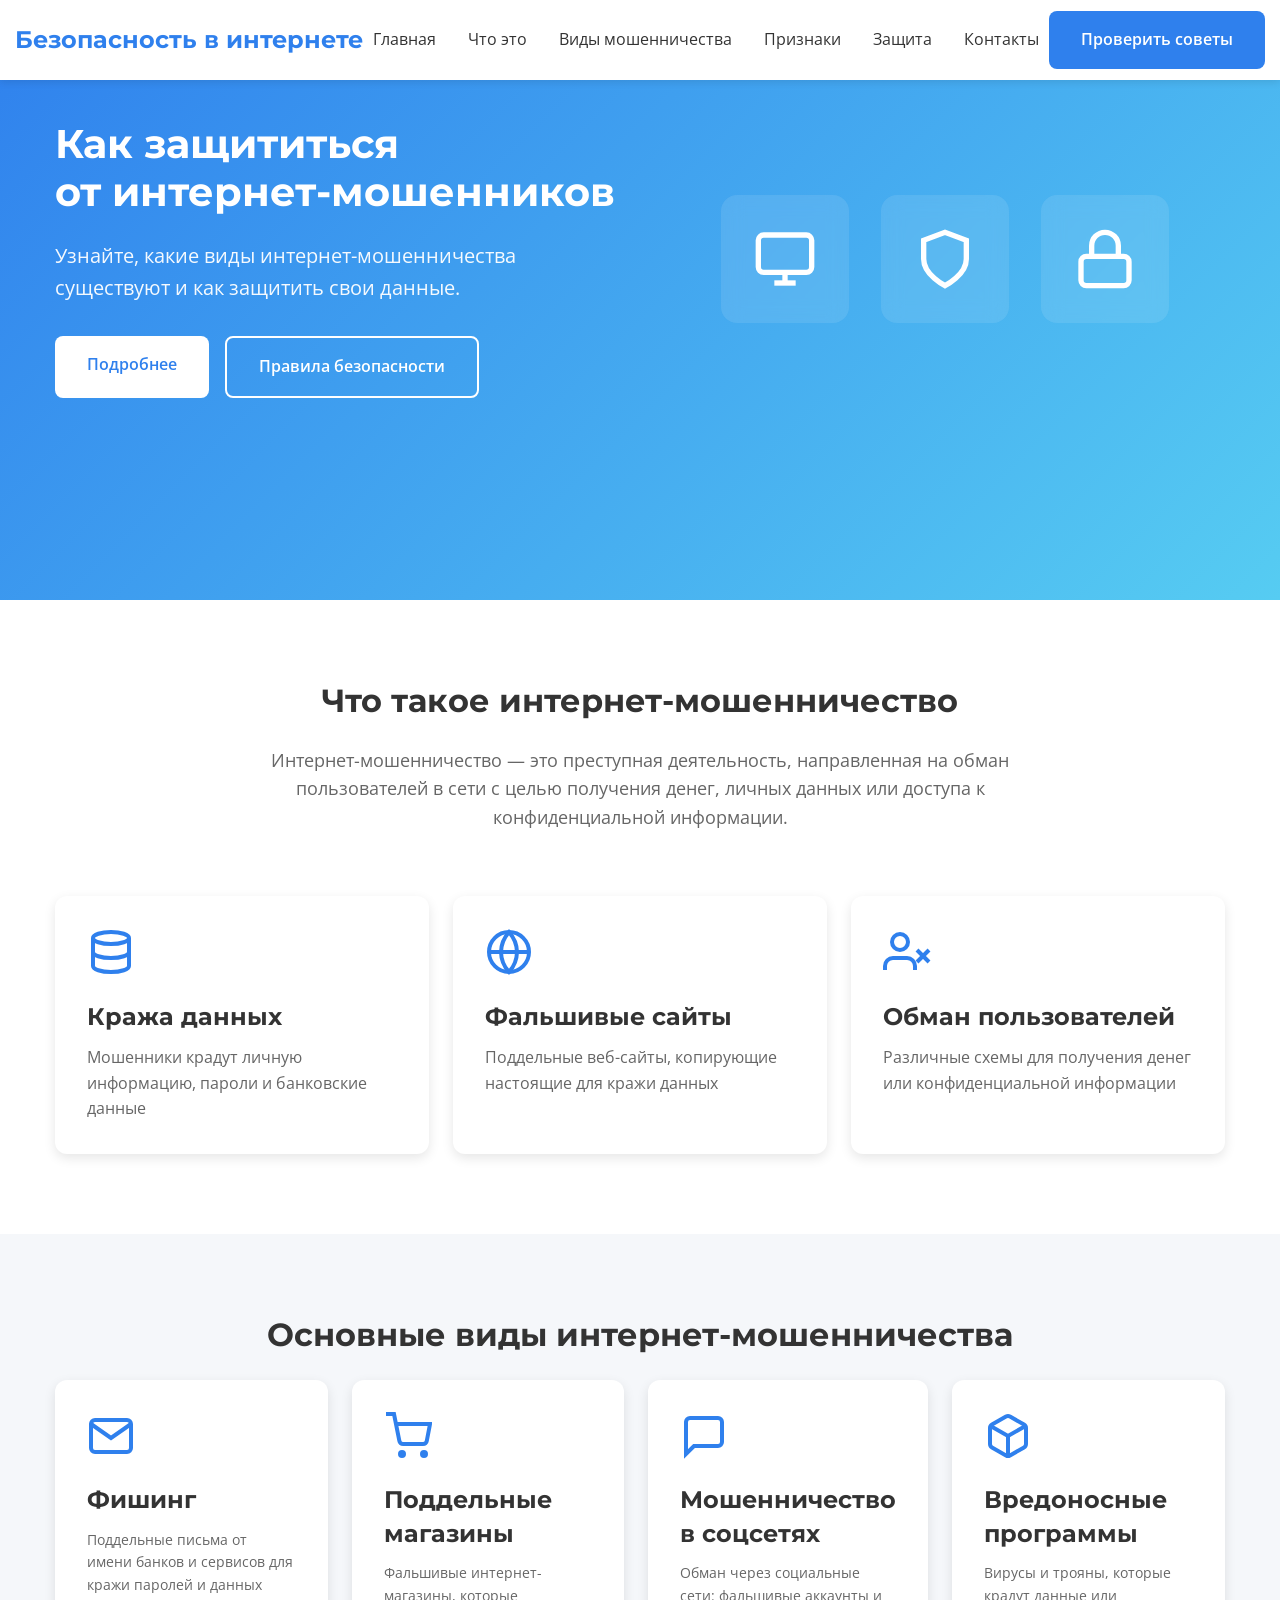
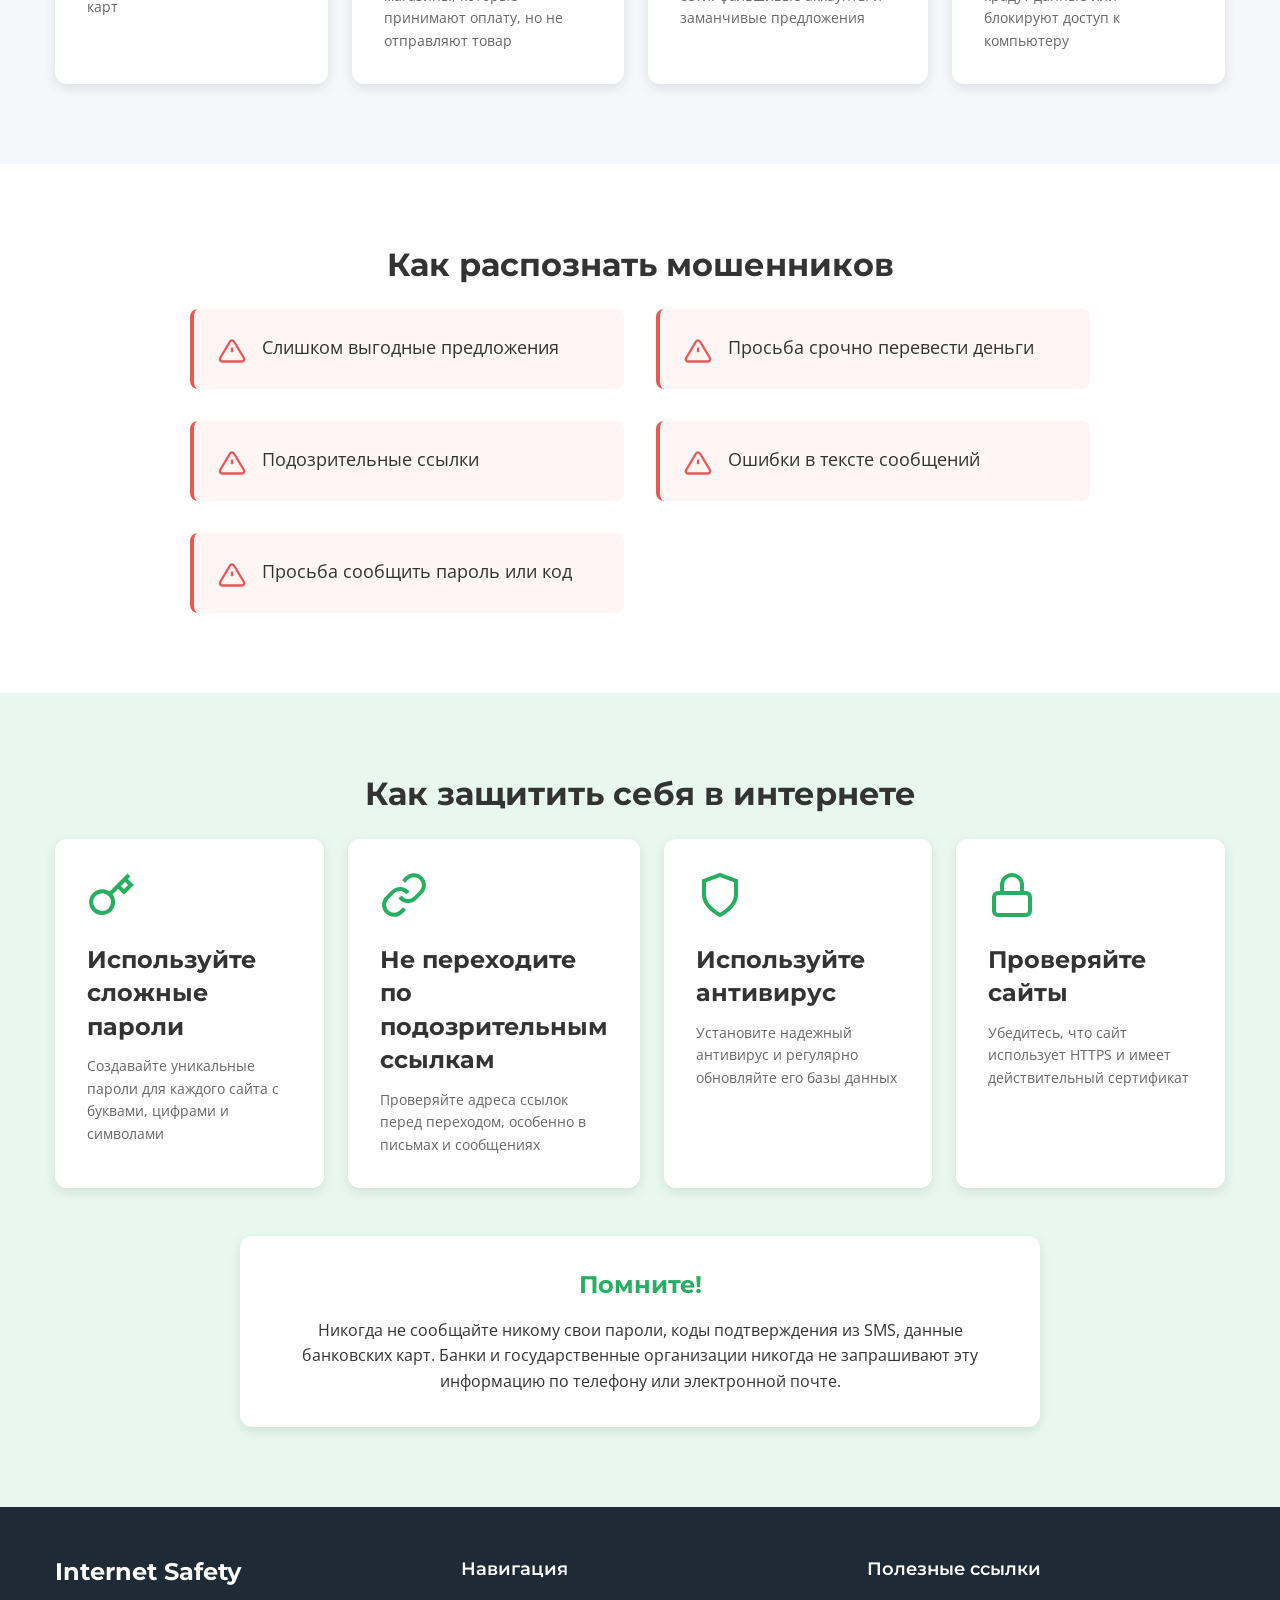
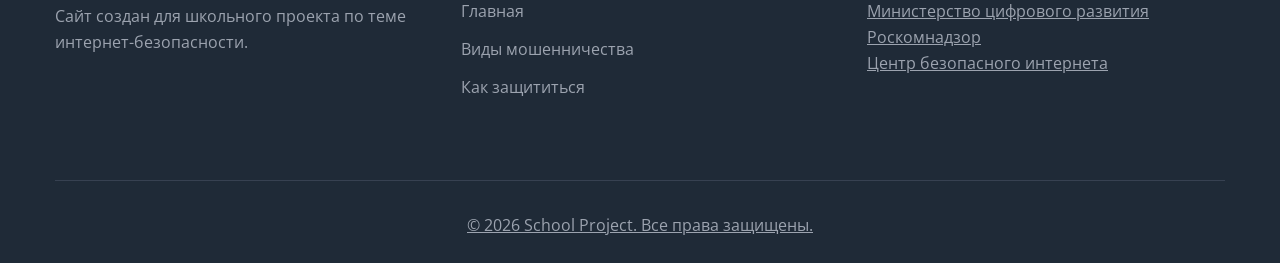
==== index.html @ 14600198 "Update links index.html" ====
<!DOCTYPE html>
<html lang="ru">
<head>
    <meta charset="UTF-8">
    <meta name="viewport" content="width=device-width, initial-scale=1.0">
    <title>Безопасность в сети интернет. Защита от мошенников.</title>
    <link rel="stylesheet" href="styles.css">
    <link href="https://fonts.googleapis.com/css2?family=Montserrat:wght@700&family=Open+Sans:wght@400;600&display=swap" rel="stylesheet">
</head>
<body>
    <!-- Header -->
    <header class="header" id="header">
        <div class="container">
            <div class="logo">Безопасность в интернете</div>
            <nav class="nav" id="nav">
                <a href="#hero" class="nav-link">Главная</a>
                <a href="#about" class="nav-link">Что это</a>
                <a href="#types" class="nav-link">Виды мошенничества</a>
                <a href="#signs" class="nav-link">Признаки</a>
                <a href="#protection" class="nav-link">Защита</a>
                <a href="#footer" class="nav-link">Контакты</a>
            </nav>
            <a href="#protection" class="btn btn-primary desktop-only">Проверить советы</a>
            <button class="burger-menu" id="burgerMenu" aria-label="Меню">
                <span></span>
                <span></span>
                <span></span>
            </button>
        </div>
    </header>

    <!-- Mobile Menu -->
    <div class="mobile-menu" id="mobileMenu">
        <nav class="mobile-nav">
            <a href="#hero" class="mobile-nav-link">Главная</a>
            <a href="#about" class="mobile-nav-link">Что это</a>
            <a href="#types" class="mobile-nav-link">Виды мошенничества</a>
            <a href="#signs" class="mobile-nav-link">Признаки</a>
            <a href="#protection" class="mobile-nav-link">Защита</a>
            <a href="#footer" class="mobile-nav-link">Контакты</a>
            <a href="#protection" class="btn btn-primary mobile-cta">Проверить советы</a>
        </nav>
    </div>

    <!-- Hero Section -->
    <section id="hero" class="hero">
        <div class="container">
            <div class="hero-content">
                <div class="hero-text">
                    <h1>Как защититься<br>от интернет-мошенников</h1>
                    <p class="hero-subtitle">Узнайте, какие виды интернет-мошенничества существуют и как защитить свои данные.</p>
                    <div class="hero-buttons">
                        <a href="#about" class="btn btn-white">Подробнее</a>
                        <a href="#protection" class="btn btn-outline">Правила безопасности</a>
                    </div>
                </div>
                <div class="hero-illustration">
                    <div class="icon-grid">
                        <div class="icon-box">
                            <svg width="64" height="64" viewBox="0 0 24 24" fill="none" stroke="currentColor" stroke-width="2">
                                <rect x="2" y="3" width="20" height="14" rx="2" ry="2"></rect>
                                <line x1="8" y1="21" x2="16" y2="21"></line>
                                <line x1="12" y1="17" x2="12" y2="21"></line>
                            </svg>
                        </div>
                        <div class="icon-box">
                            <svg width="64" height="64" viewBox="0 0 24 24" fill="none" stroke="currentColor" stroke-width="2">
                                <path d="M12 22s8-4 8-10V5l-8-3-8 3v7c0 6 8 10 8 10z"></path>
                            </svg>
                        </div>
                        <div class="icon-box">
                            <svg width="64" height="64" viewBox="0 0 24 24" fill="none" stroke="currentColor" stroke-width="2">
                                <rect x="3" y="11" width="18" height="11" rx="2" ry="2"></rect>
                                <path d="M7 11V7a5 5 0 0 1 10 0v4"></path>
                            </svg>
                        </div>
                    </div>
                </div>
            </div>
        </div>
    </section>

    <!-- About Section -->
    <section id="about" class="section section-white">
        <div class="container">
            <h2 class="section-title">Что такое интернет-мошенничество</h2>
            <p class="section-description">
                Интернет-мошенничество — это преступная деятельность, направленная на обман пользователей в сети 
                с целью получения денег, личных данных или доступа к конфиденциальной информации.
            </p>
            <div class="cards-grid three-col">
                <div class="card">
                    <div class="card-icon">
                        <svg width="48" height="48" viewBox="0 0 24 24" fill="none" stroke="currentColor" stroke-width="2">
                            <ellipse cx="12" cy="5" rx="9" ry="3"></ellipse>
                            <path d="M21 12c0 1.66-4 3-9 3s-9-1.34-9-3"></path>
                            <path d="M3 5v14c0 1.66 4 3 9 3s9-1.34 9-3V5"></path>
                        </svg>
                    </div>
                    <h3 class="card-title">Кража данных</h3>
                    <p class="card-text">Мошенники крадут личную информацию, пароли и банковские данные</p>
                </div>
                <div class="card">
                    <div class="card-icon">
                        <svg width="48" height="48" viewBox="0 0 24 24" fill="none" stroke="currentColor" stroke-width="2">
                            <circle cx="12" cy="12" r="10"></circle>
                            <line x1="2" y1="12" x2="22" y2="12"></line>
                            <path d="M12 2a15.3 15.3 0 0 1 4 10 15.3 15.3 0 0 1-4 10 15.3 15.3 0 0 1-4-10 15.3 15.3 0 0 1 4-10z"></path>
                        </svg>
                    </div>
                    <h3 class="card-title">Фальшивые сайты</h3>
                    <p class="card-text">Поддельные веб-сайты, копирующие настоящие для кражи данных</p>
                </div>
                <div class="card">
                    <div class="card-icon">
                        <svg width="48" height="48" viewBox="0 0 24 24" fill="none" stroke="currentColor" stroke-width="2">
                            <path d="M16 21v-2a4 4 0 0 0-4-4H5a4 4 0 0 0-4 4v2"></path>
                            <circle cx="8.5" cy="7" r="4"></circle>
                            <line x1="23" y1="11" x2="17" y2="17"></line>
                            <line x1="17" y1="11" x2="23" y2="17"></line>
                        </svg>
                    </div>
                    <h3 class="card-title">Обман пользователей</h3>
                    <p class="card-text">Различные схемы для получения денег или конфиденциальной информации</p>
                </div>
            </div>
        </div>
    </section>

    <!-- Types Section -->
    <section id="types" class="section section-gray">
        <div class="container">
            <h2 class="section-title">Основные виды интернет-мошенничества</h2>
            <div class="cards-grid four-col">
                <div class="card card-hover">
                    <div class="card-icon">
                        <svg width="48" height="48" viewBox="0 0 24 24" fill="none" stroke="currentColor" stroke-width="2">
                            <path d="M4 4h16c1.1 0 2 .9 2 2v12c0 1.1-.9 2-2 2H4c-1.1 0-2-.9-2-2V6c0-1.1.9-2 2-2z"></path>
                            <polyline points="22,6 12,13 2,6"></polyline>
                        </svg>
                    </div>
                    <h3 class="card-title">Фишинг</h3>
                    <p class="card-text small">Поддельные письма от имени банков и сервисов для кражи паролей и данных карт</p>
                </div>
                <div class="card card-hover">
                    <div class="card-icon">
                        <svg width="48" height="48" viewBox="0 0 24 24" fill="none" stroke="currentColor" stroke-width="2">
                            <circle cx="9" cy="21" r="1"></circle>
                            <circle cx="20" cy="21" r="1"></circle>
                            <path d="M1 1h4l2.68 13.39a2 2 0 0 0 2 1.61h9.72a2 2 0 0 0 2-1.61L23 6H6"></path>
                        </svg>
                    </div>
                    <h3 class="card-title">Поддельные магазины</h3>
                    <p class="card-text small">Фальшивые интернет-магазины, которые принимают оплату, но не отправляют товар</p>
                </div>
                <div class="card card-hover">
                    <div class="card-icon">
                        <svg width="48" height="48" viewBox="0 0 24 24" fill="none" stroke="currentColor" stroke-width="2">
                            <path d="M21 15a2 2 0 0 1-2 2H7l-4 4V5a2 2 0 0 1 2-2h14a2 2 0 0 1 2 2z"></path>
                        </svg>
                    </div>
                    <h3 class="card-title">Мошенничество в соцсетях</h3>
                    <p class="card-text small">Обман через социальные сети: фальшивые аккаунты и заманчивые предложения</p>
                </div>
                <div class="card card-hover">
                    <div class="card-icon">
                        <svg width="48" height="48" viewBox="0 0 24 24" fill="none" stroke="currentColor" stroke-width="2">
                            <path d="M21 16V8a2 2 0 0 0-1-1.73l-7-4a2 2 0 0 0-2 0l-7 4A2 2 0 0 0 3 8v8a2 2 0 0 0 1 1.73l7 4a2 2 0 0 0 2 0l7-4A2 2 0 0 0 21 16z"></path>
                            <polyline points="3.27 6.96 12 12.01 20.73 6.96"></polyline>
                            <line x1="12" y1="22.08" x2="12" y2="12"></line>
                        </svg>
                    </div>
                    <h3 class="card-title">Вредоносные программы</h3>
                    <p class="card-text small">Вирусы и трояны, которые крадут данные или блокируют доступ к компьютеру</p>
                </div>
            </div>
        </div>
    </section>

    <!-- Signs Section -->
    <section id="signs" class="section section-white">
        <div class="container">
            <h2 class="section-title">Как распознать мошенников</h2>
            <div class="warning-grid">
                <div class="warning-card">
                    <svg width="28" height="28" viewBox="0 0 24 24" fill="none" stroke="currentColor" stroke-width="2">
                        <path d="M10.29 3.86L1.82 18a2 2 0 0 0 1.71 3h16.94a2 2 0 0 0 1.71-3L13.71 3.86a2 2 0 0 0-3.42 0z"></path>
                        <line x1="12" y1="9" x2="12" y2="13"></line>
                        <line x1="12" y1="17" x2="12.01" y2="17"></line>
                    </svg>
                    <p>Слишком выгодные предложения</p>
                </div>
                <div class="warning-card">
                    <svg width="28" height="28" viewBox="0 0 24 24" fill="none" stroke="currentColor" stroke-width="2">
                        <path d="M10.29 3.86L1.82 18a2 2 0 0 0 1.71 3h16.94a2 2 0 0 0 1.71-3L13.71 3.86a2 2 0 0 0-3.42 0z"></path>
                        <line x1="12" y1="9" x2="12" y2="13"></line>
                        <line x1="12" y1="17" x2="12.01" y2="17"></line>
                    </svg>
                    <p>Просьба срочно перевести деньги</p>
                </div>
                <div class="warning-card">
                    <svg width="28" height="28" viewBox="0 0 24 24" fill="none" stroke="currentColor" stroke-width="2">
                        <path d="M10.29 3.86L1.82 18a2 2 0 0 0 1.71 3h16.94a2 2 0 0 0 1.71-3L13.71 3.86a2 2 0 0 0-3.42 0z"></path>
                        <line x1="12" y1="9" x2="12" y2="13"></line>
                        <line x1="12" y1="17" x2="12.01" y2="17"></line>
                    </svg>
                    <p>Подозрительные ссылки</p>
                </div>
                <div class="warning-card">
                    <svg width="28" height="28" viewBox="0 0 24 24" fill="none" stroke="currentColor" stroke-width="2">
                        <path d="M10.29 3.86L1.82 18a2 2 0 0 0 1.71 3h16.94a2 2 0 0 0 1.71-3L13.71 3.86a2 2 0 0 0-3.42 0z"></path>
                        <line x1="12" y1="9" x2="12" y2="13"></line>
                        <line x1="12" y1="17" x2="12.01" y2="17"></line>
                    </svg>
                    <p>Ошибки в тексте сообщений</p>
                </div>
                <div class="warning-card">
                    <svg width="28" height="28" viewBox="0 0 24 24" fill="none" stroke="currentColor" stroke-width="2">
                        <path d="M10.29 3.86L1.82 18a2 2 0 0 0 1.71 3h16.94a2 2 0 0 0 1.71-3L13.71 3.86a2 2 0 0 0-3.42 0z"></path>
                        <line x1="12" y1="9" x2="12" y2="13"></line>
                        <line x1="12" y1="17" x2="12.01" y2="17"></line>
                    </svg>
                    <p>Просьба сообщить пароль или код</p>
                </div>
            </div>
        </div>
    </section>

    <!-- Protection Section -->
    <section id="protection" class="section section-green">
        <div class="container">
            <h2 class="section-title">Как защитить себя в интернете</h2>
            <div class="cards-grid four-col">
                <div class="card card-hover">
                    <div class="card-icon green">
                        <svg width="48" height="48" viewBox="0 0 24 24" fill="none" stroke="currentColor" stroke-width="2">
                            <path d="M21 2l-2 2m-7.61 7.61a5.5 5.5 0 1 1-7.778 7.778 5.5 5.5 0 0 1 7.777-7.777zm0 0L15.5 7.5m0 0l3 3L22 7l-3-3m-3.5 3.5L19 4"></path>
                        </svg>
                    </div>
                    <h3 class="card-title">Используйте сложные пароли</h3>
                    <p class="card-text small">Создавайте уникальные пароли для каждого сайта с буквами, цифрами и символами</p>
                </div>
                <div class="card card-hover">
                    <div class="card-icon green">
                        <svg width="48" height="48" viewBox="0 0 24 24" fill="none" stroke="currentColor" stroke-width="2">
                            <path d="M10 13a5 5 0 0 0 7.54.54l3-3a5 5 0 0 0-7.07-7.07l-1.72 1.71"></path>
                            <path d="M14 11a5 5 0 0 0-7.54-.54l-3 3a5 5 0 0 0 7.07 7.07l1.71-1.71"></path>
                        </svg>
                    </div>
                    <h3 class="card-title">Не переходите по подозрительным ссылкам</h3>
                    <p class="card-text small">Проверяйте адреса ссылок перед переходом, особенно в письмах и сообщениях</p>
                </div>
                <div class="card card-hover">
                    <div class="card-icon green">
                        <svg width="48" height="48" viewBox="0 0 24 24" fill="none" stroke="currentColor" stroke-width="2">
                            <path d="M12 22s8-4 8-10V5l-8-3-8 3v7c0 6 8 10 8 10z"></path>
                        </svg>
                    </div>
                    <h3 class="card-title">Используйте антивирус</h3>
                    <p class="card-text small">Установите надежный антивирус и регулярно обновляйте его базы данных</p>
                </div>
                <div class="card card-hover">
                    <div class="card-icon green">
                        <svg width="48" height="48" viewBox="0 0 24 24" fill="none" stroke="currentColor" stroke-width="2">
                            <rect x="3" y="11" width="18" height="11" rx="2" ry="2"></rect>
                            <path d="M7 11V7a5 5 0 0 1 10 0v4"></path>
                        </svg>
                    </div>
                    <h3 class="card-title">Проверяйте сайты</h3>
                    <p class="card-text small">Убедитесь, что сайт использует HTTPS и имеет действительный сертификат</p>
                </div>
            </div>
            <div class="reminder-box">
                <h3 class="reminder-title">Помните!</h3>
                <p class="reminder-text">
                    Никогда не сообщайте никому свои пароли, коды подтверждения из SMS, 
                    данные банковских карт. Банки и государственные организации никогда не запрашивают 
                    эту информацию по телефону или электронной почте.
                </p>
            </div>
        </div>
    </section>

    <!-- Footer -->
    <footer id="footer" class="footer">
        <div class="container">
            <div class="footer-content">
                <div class="footer-col">
                    <h3 class="footer-title">Internet Safety</h3>
                    <p class="footer-text">Сайт создан для школьного проекта по теме интернет-безопасности.</p>
                </div>
                <div class="footer-col">
                    <h4 class="footer-subtitle">Навигация</h4>
                    <nav class="footer-nav">
                        <a href="#hero" class="footer-link">Главная</a>
                        <a href="#types" class="footer-link">Виды мошенничества</a>
                        <a href="#protection" class="footer-link">Как защититься</a>
                    </nav>
                </div>
                <div class="footer-col">
                    <h4 class="footer-subtitle">Полезные ссылки</h4>
                        <a href="https://digital.gov.ru" class="footer-list-item">Министерство цифрового развития</li>
                        <a href="https://rkn.gov.ru" class="footer-list-item">Роскомнадзор</li>
                        <a href="https://ligainternet.ru" class="footer-list-item">Центр безопасного интернета</li>
                </div>
            </div>
            <div class="footer-bottom">
                <p>© 2026 School Project. Все права защищены.</p>
            </div>
        </div>
    </footer>

    <script src="script.js"></script>
</body>
</html>
---- styles.css ----
/* Reset and Base Styles */
* {
    margin: 0;
    padding: 0;
    box-sizing: border-box;
}

html {
    font-size: 16px;
    scroll-behavior: smooth;
}

body {
    font-family: 'Open Sans', sans-serif;
    color: #333333;
    background-color: #F5F7FA;
    line-height: 1.6;
}

h1, h2, h3, h4, h5, h6 {
    font-family: 'Montserrat', sans-serif;
    font-weight: 700;
}

h1 {
    font-size: 40px;
    line-height: 1.2;
}

h2 {
    font-size: 32px;
    line-height: 1.3;
}

h3 {
    font-size: 24px;
    line-height: 1.4;
}

p {
    font-size: 16px;
    line-height: 1.6;
}

/* Container */
.container {
    max-width: 1200px;
    margin: 0 auto;
    padding: 0 15px;
}

/* Header */
.header {
    position: fixed;
    top: 0;
    left: 0;
    right: 0;
    background-color: #FFFFFF;
    box-shadow: 0 2px 8px rgba(0, 0, 0, 0.1);
    z-index: 1000;
    height: 80px;
}

.header .container {
    max-width: 100%;     /* Позволяет контейнеру занимать почти всю ширину на больших экранах */
    margin: 0 auto;
    display: flex;
    align-items: center;
    justify-content: space-between;
    height: 100%;
}

.logo {
    font-family: 'Montserrat', sans-serif;
    font-size: 24px;
    font-weight: 700;
    color: #2F80ED;
    cursor: pointer;
}

.nav {
    display: flex;
    gap: 32px;
    align-items: center;
}

.nav-link {
    text-decoration: none;
    color: #333333;
    transition: color 0.3s;
}

.nav-link:hover {
    color: #2F80ED;
}

.burger-menu {
    display: none;
    flex-direction: column;
    gap: 5px;
    background: none;
    border: none;
    cursor: pointer;
    padding: 8px;
}

.burger-menu span {
    display: block;
    width: 25px;
    height: 3px;
    background-color: #333333;
    transition: all 0.3s;
}

.burger-menu.active span:nth-child(1) {
    transform: rotate(45deg) translate(5px, 5px);
}

.burger-menu.active span:nth-child(2) {
    opacity: 0;
}

.burger-menu.active span:nth-child(3) {
    transform: rotate(-45deg) translate(7px, -6px);
}

/* Mobile Menu */
.mobile-menu {
    display: none;
    position: fixed;
    top: 80px;
    left: 0;
    right: 0;
    background-color: #FFFFFF;
    border-top: 1px solid #e0e0e0;
    z-index: 999;
    max-height: 0;
    overflow: hidden;
    transition: max-height 0.3s ease;
}

.mobile-menu.active {
    max-height: 500px;
}

.mobile-nav {
    display: flex;
    flex-direction: column;
    padding: 16px 24px;
}

.mobile-nav-link {
    padding: 16px 0;
    text-decoration: none;
    color: #333333;
    transition: color 0.3s;
    border-bottom: 1px solid #f0f0f0;
}

.mobile-nav-link:hover {
    color: #2F80ED;
}

.mobile-cta {
    margin-top: 16px;
}

/* Buttons */
.btn {
    display: inline-block;
    padding: 16px 32px;
    font-size: 16px;
    font-weight: 600;
    text-decoration: none;
    border-radius: 8px;
    transition: all 0.3s;
    border: none;
    cursor: pointer;
    text-align: center;
}

.btn-primary {
    background-color: #2F80ED;
    color: #FFFFFF;
}

.btn-primary:hover {
    background-color: #1C6ED5;
}

.btn-white {
    background-color: #FFFFFF;
    color: #2F80ED;
}

.btn-white:hover {
    background-color: #f0f0f0;
}

.btn-outline {
    background-color: transparent;
    color: #FFFFFF;
    border: 2px solid #FFFFFF;
}

.btn-outline:hover {
    background-color: rgba(255, 255, 255, 0.1);
}

/* Sections */
.section {
    padding: 80px 0;
}

.section-white {
    background-color: #FFFFFF;
}

.section-gray {
    background-color: #F5F7FA;
}

.section-green {
    background-color: #E8F8F0;
}

.section-title {
    text-align: center;
    margin-bottom: 24px;
}

.section-description {
    text-align: center;
    max-width: 800px;
    margin: 0 auto 64px;
    font-size: 18px;
    color: #666666;
}

/* Hero Section */
.hero {
    padding-top: 120px;
    min-height: 600px;
    background: linear-gradient(135deg, #2F80ED 0%, #56CCF2 100%);
    color: #FFFFFF;
}

.hero-content {
    display: grid;
    grid-template-columns: repeat(2, minmax(0, 1fr));
    gap: 48px;
    align-items: center;
}

.hero h1 {
    color: #FFFFFF;
    margin-bottom: 24px;
}

.hero-subtitle {
    font-size: 20px;
    margin-bottom: 32px;
    opacity: 0.95;
}

.hero-buttons {
    display: flex;
    gap: 16px;
    flex-wrap: wrap;
}

.hero-illustration {
    display: flex;
    justify-content: center;
    align-items: center;
}

.icon-grid {
    display: grid;
    grid-template-columns: repeat(3, minmax(0, 1fr));
    gap: 32px;
}

.icon-box {
    aspect-ratio: 1 / 1;
    background-color: rgba(255, 255, 255, 0.1);
    backdrop-filter: blur(10px);
    padding: 32px;
    border-radius: 16px;
    display: flex;
    align-items: center;
    justify-content: center;
    transition: transform 0.3s;
}

.icon-box:hover {
    transform: scale(1.1);
}

.icon-box svg {
    color: #FFFFFF;
}

/* Cards Grid */
.cards-grid {
    display: grid;
    gap: 24px;
}

.three-col {
    grid-template-columns: repeat(3, 1fr);
}

.four-col {
    grid-template-columns: repeat(4, 1fr);
}

.card {
    background-color: #FFFFFF;
    padding: 32px;
    border-radius: 12px;
    box-shadow: 0 4px 12px rgba(0, 0, 0, 0.1);
}

.card-hover {
    transition: all 0.3s;
}

.card-hover:hover {
    box-shadow: 0 8px 24px rgba(0, 0, 0, 0.15);
    transform: translateY(-4px);
}

.card-icon {
    margin-bottom: 16px;
}

.card-icon svg {
    color: #2F80ED;
}

.card-icon.green svg {
    color: #27AE60;
}

.card-title {
    margin-bottom: 12px;
}

.card-text {
    color: #666666;
}

.card-text.small {
    font-size: 14px;
}

/* Warning Grid */
.warning-grid {
    display: grid;
    grid-template-columns: repeat(2, 1fr);
    gap: 32px;
    max-width: 900px;
    margin: 0 auto;
}

.warning-card {
    display: flex;
    align-items: flex-start;
    gap: 16px;
    padding: 24px;
    background-color: #FFF5F5;
    border-left: 4px solid #EB5757;
    border-radius: 8px;
    transition: box-shadow 0.3s;
}

.warning-card:hover {
    box-shadow: 0 4px 12px rgba(0, 0, 0, 0.1);
}

.warning-card svg {
    color: #EB5757;
    flex-shrink: 0;
    margin-top: 4px;
}

.warning-card p {
    font-size: 18px;
    color: #333333;
}

/* Reminder Box */
.reminder-box {
    margin-top: 48px;
    background-color: #FFFFFF;
    padding: 32px;
    border-radius: 12px;
    box-shadow: 0 4px 12px rgba(0, 0, 0, 0.1);
    max-width: 800px;
    margin-left: auto;
    margin-right: auto;
    text-align: center;
}

.reminder-title {
    color: #27AE60;
    margin-bottom: 16px;
}

.reminder-text {
    color: #333333;
}

/* Footer */
.footer {
    background-color: #1F2A37;
    color: #FFFFFF;
    padding: 48px 0 24px;
}

.footer-content {
    display: grid;
    grid-template-columns: repeat(3, 1fr);
    gap: 48px;
    margin-bottom: 32px;
}

.footer-col {
    display: flex;
    flex-direction: column;
}

.footer-title {
    font-size: 24px;
    color: #FFFFFF;
    margin-bottom: 16px;
}

.footer-subtitle {
    font-size: 18px;
    color: #FFFFFF;
    margin-bottom: 16px;
    font-weight: 600;
}

.footer-text {
    color: #9CA3AF;
    line-height: 1.6;
}

.footer-nav {
    display: flex;
    flex-direction: column;
    gap: 12px;
}

.footer-link {
    color: #9CA3AF;
    text-decoration: none;
    transition: color 0.3s;
}

.footer-link:hover {
    color: #FFFFFF;
}

.footer-list {
    list-style: none;
    display: flex;
    flex-direction: column;
    gap: 12px;
}

.footer-list-item {
    color: #9CA3AF;
}

.footer-bottom {
    border-top: 1px solid #374151;
    padding-top: 32px;
    text-align: center;
    color: #9CA3AF;
}

/* Responsive Design */
@media (max-width: 1000px) {
    /* Header */
    .nav {
        display: none;
    }

    .desktop-only {
        display: none;
    }

    .burger-menu {
        display: flex;
    }

    .mobile-menu {
        display: block;
    }

    /* Hero */
    .hero {
        padding-top: 100px;
        min-height: auto;
    }

    .hero-content {
        grid-template-columns: 1fr;
    }

    .hero-text {
        order: 2;
    }

    .hero-illustration {
        order: 1;
    }

    h1 {
        font-size: 32px;
    }

    h2 {
        font-size: 28px;
    }

    h3 {
        font-size: 20px;
    }

    .hero-subtitle {
        font-size: 18px;
    }

    .hero-buttons {
        flex-direction: column;
    }

    /* Cards Grid */
    .three-col,
    .four-col {
        grid-template-columns: 1fr;
    }

    /* Warning Grid */
    .warning-grid {
        grid-template-columns: 1fr;
    }

    /* Footer */
    .footer-content {
        grid-template-columns: 1fr;
        gap: 32px;
    }

    /* Sections */
    .section {
        padding: 60px 0;
    }

    .section-description {
        font-size: 16px;
    }
}

@media (min-width: 769px) and (max-width: 1024px) {
    .four-col {
        grid-template-columns: repeat(2, 1fr);
    }
}

/* Utility Classes */
.desktop-only {
    display: block;
}

@media (max-width: 768px) {
    .desktop-only {
        display: none !important;
    }
}
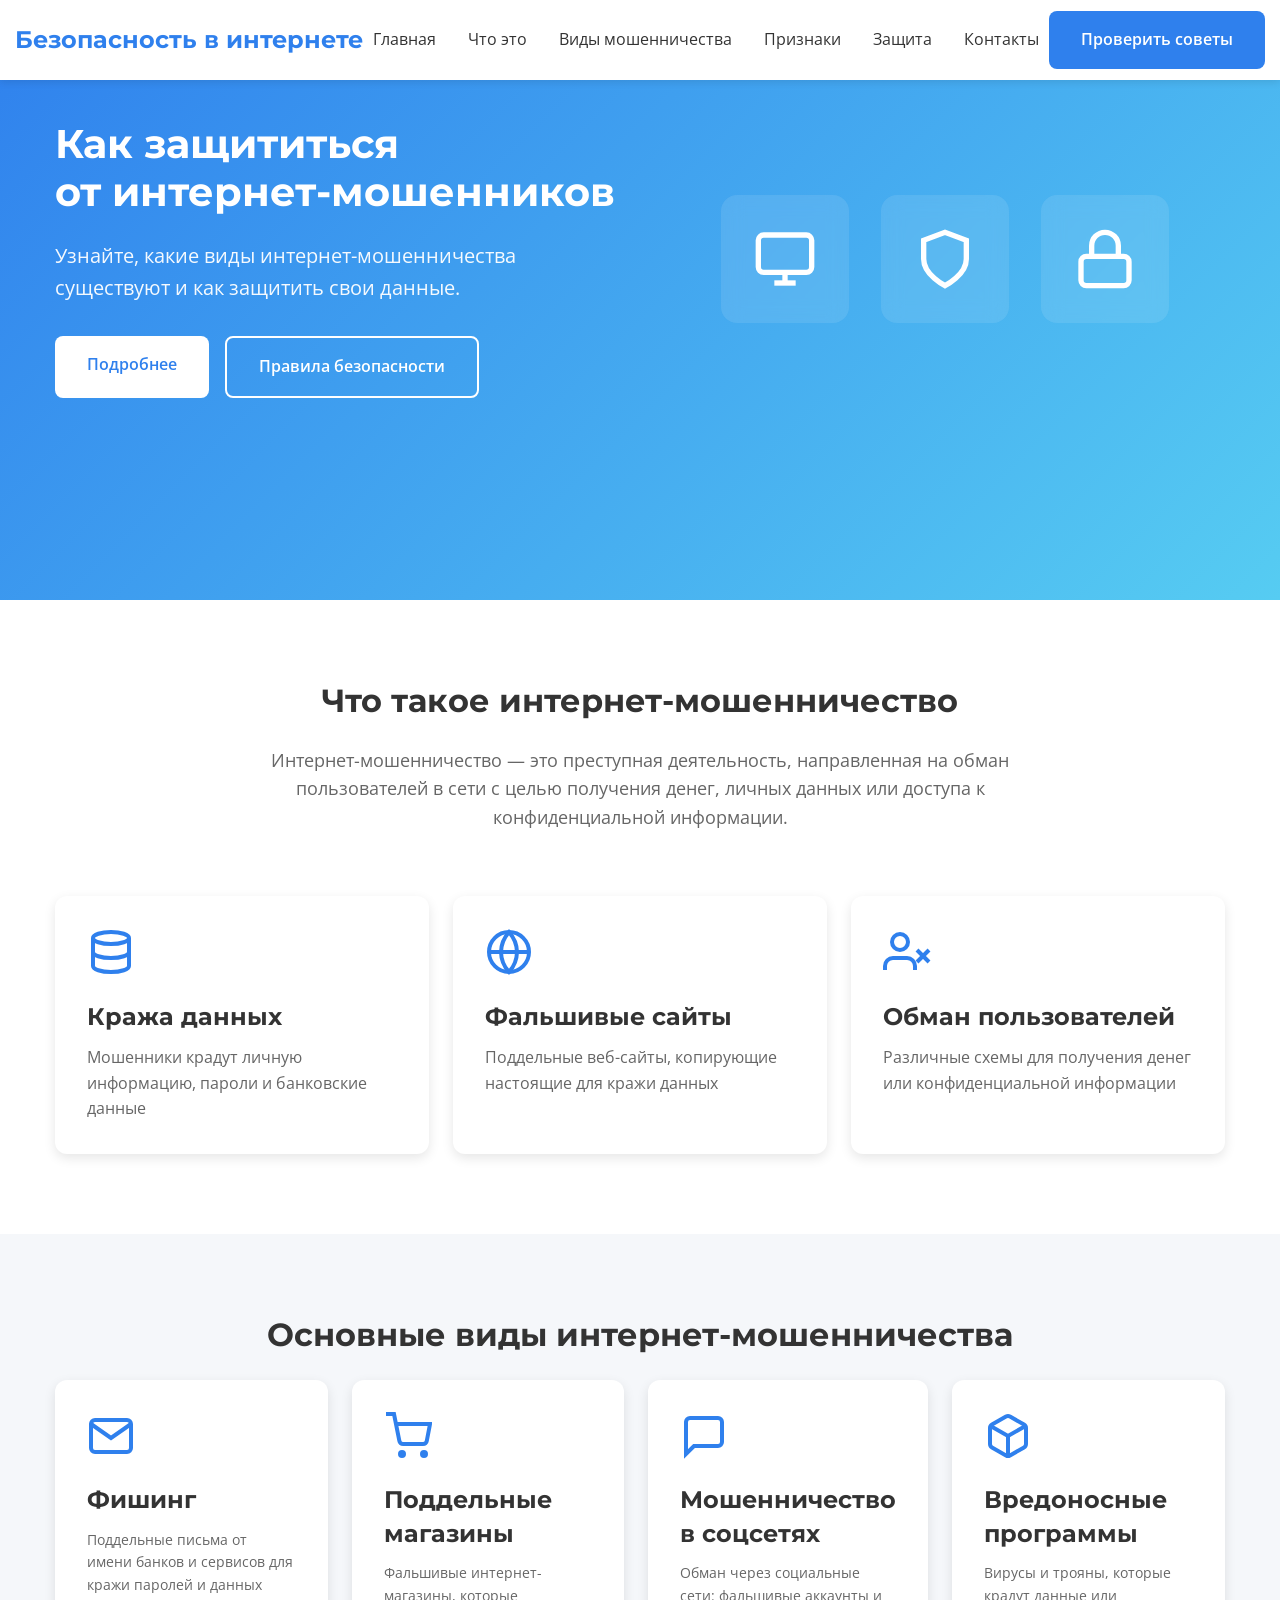
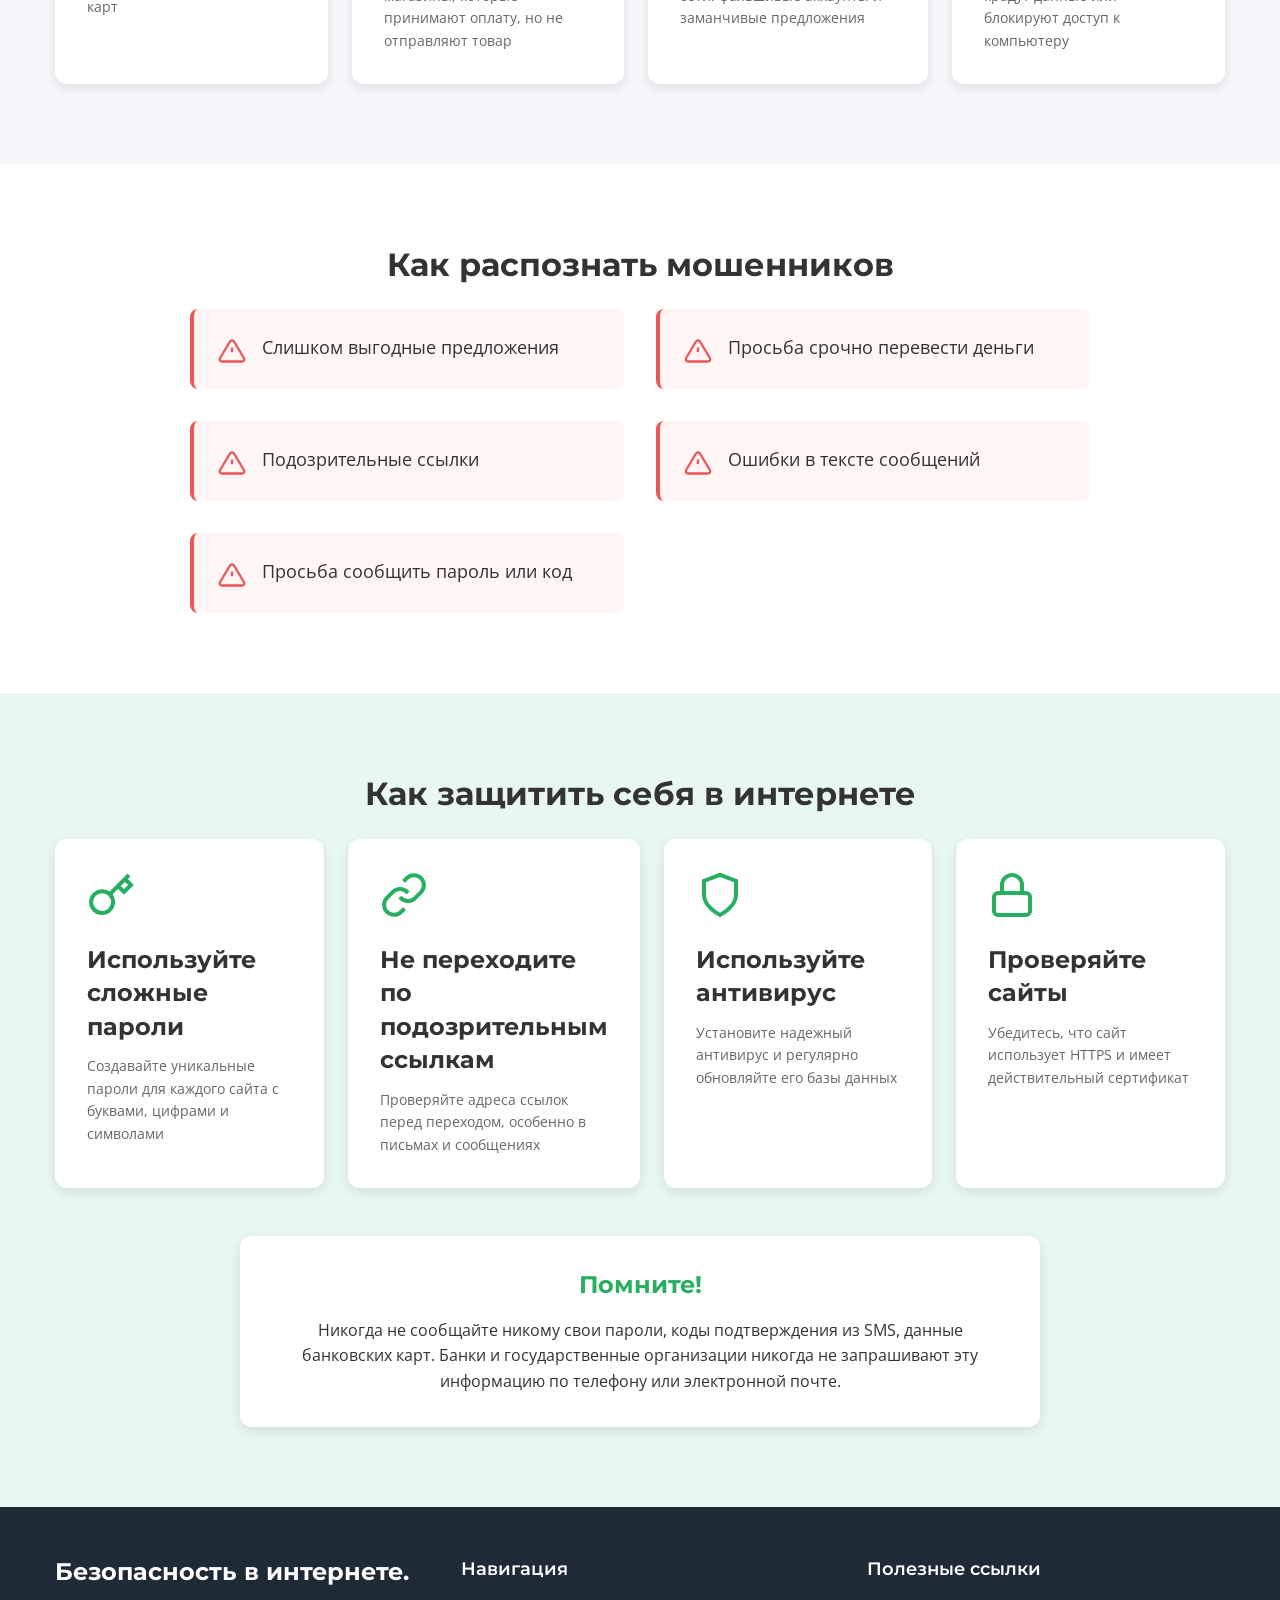
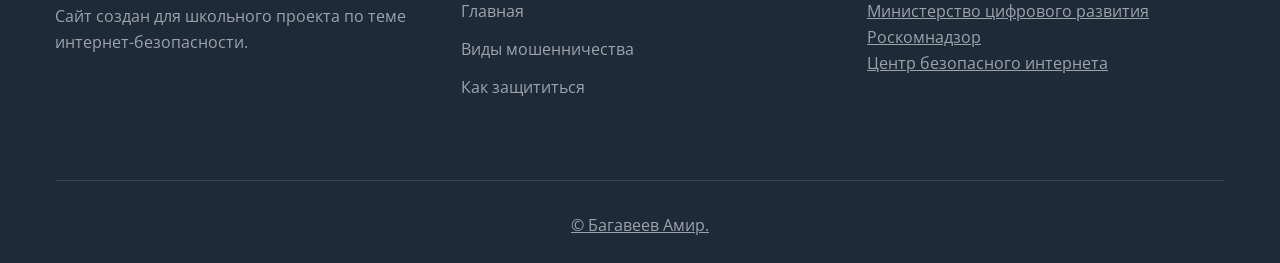
==== commit aa8f9d9b: "Update @Amir Bagaveev index.html" ====
--- a/index.html
+++ b/index.html
@@ -286,7 +286,7 @@
         <div class="container">
             <div class="footer-content">
                 <div class="footer-col">
-                    <h3 class="footer-title">Internet Safety</h3>
+                    <h3 class="footer-title">Безопасность в интернете.</h3>
                     <p class="footer-text">Сайт создан для школьного проекта по теме интернет-безопасности.</p>
                 </div>
                 <div class="footer-col">
@@ -305,7 +305,7 @@
                 </div>
             </div>
             <div class="footer-bottom">
-                <p>© 2026 School Project. Все права защищены.</p>
+                <p>© Багавеев Амир.</p>
             </div>
         </div>
     </footer>
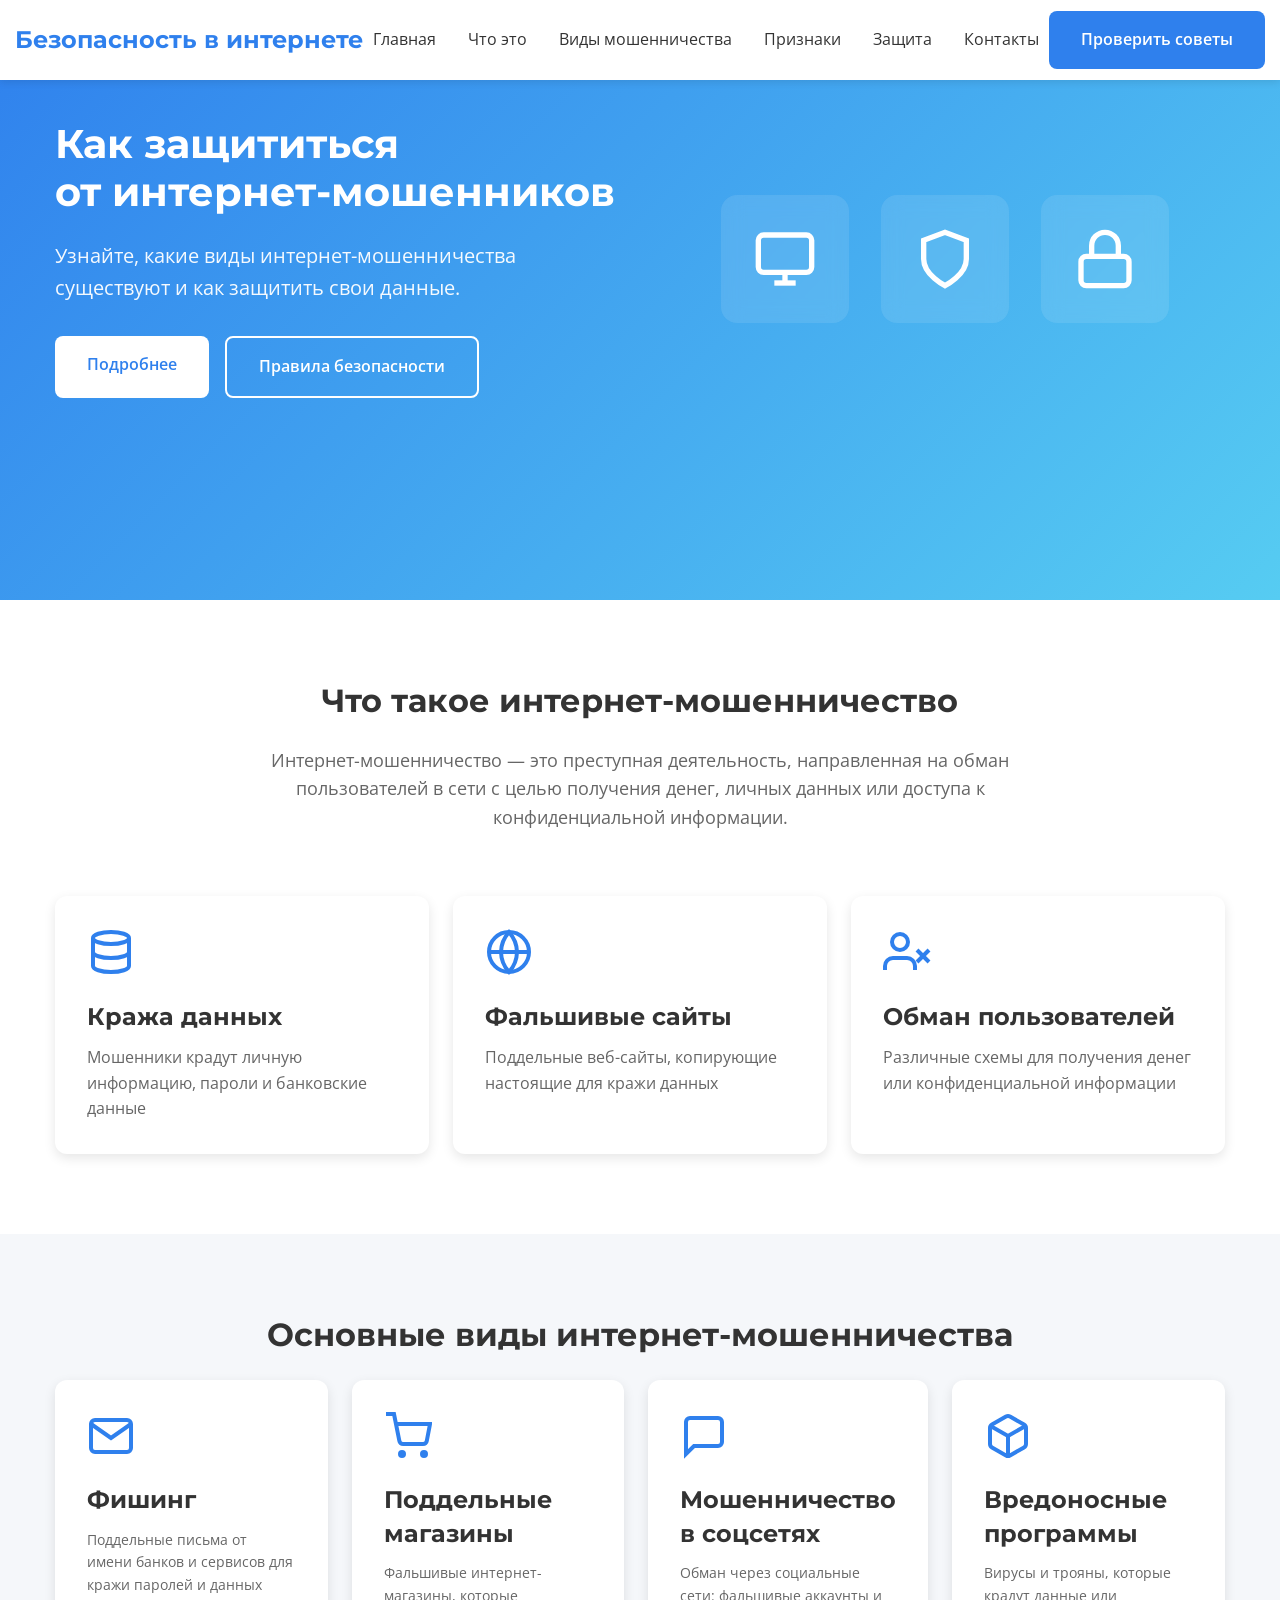
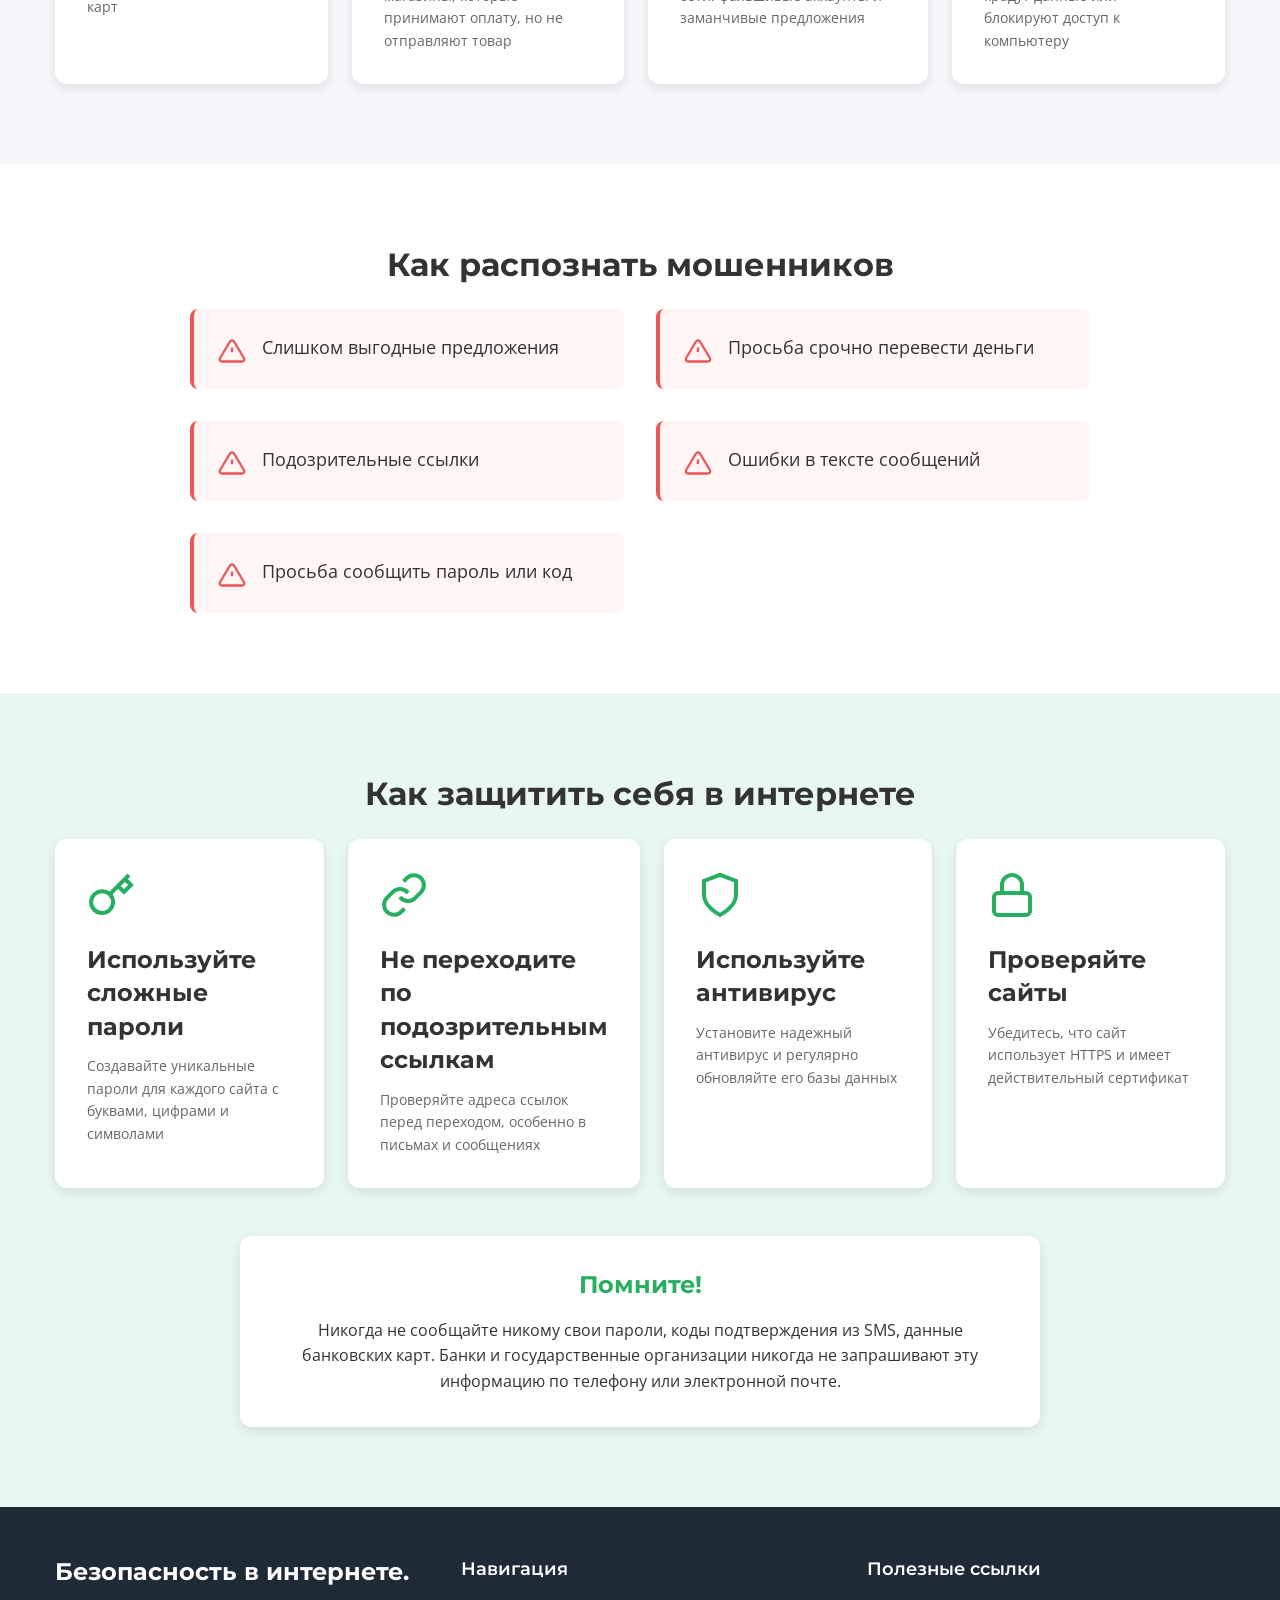
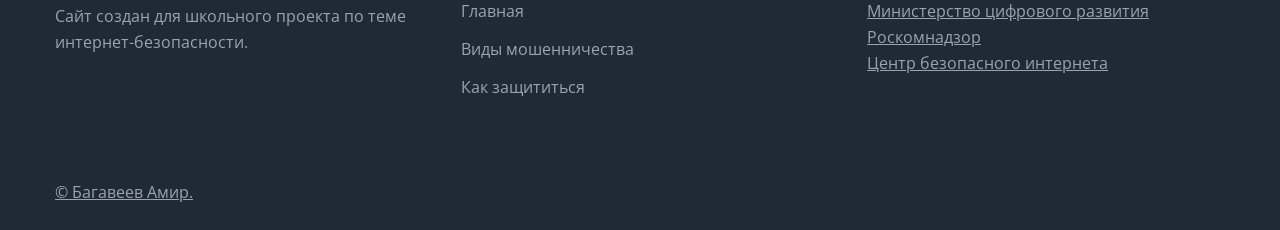
==== commit 7f880ad5: "Update index.html" ====
--- a/index.html
+++ b/index.html
@@ -304,7 +304,7 @@
                         <a href="https://ligainternet.ru" class="footer-list-item">Центр безопасного интернета</li>
                 </div>
             </div>
-            <div class="footer-bottom">
+            <div>
                 <p>© Багавеев Амир.</p>
             </div>
         </div>
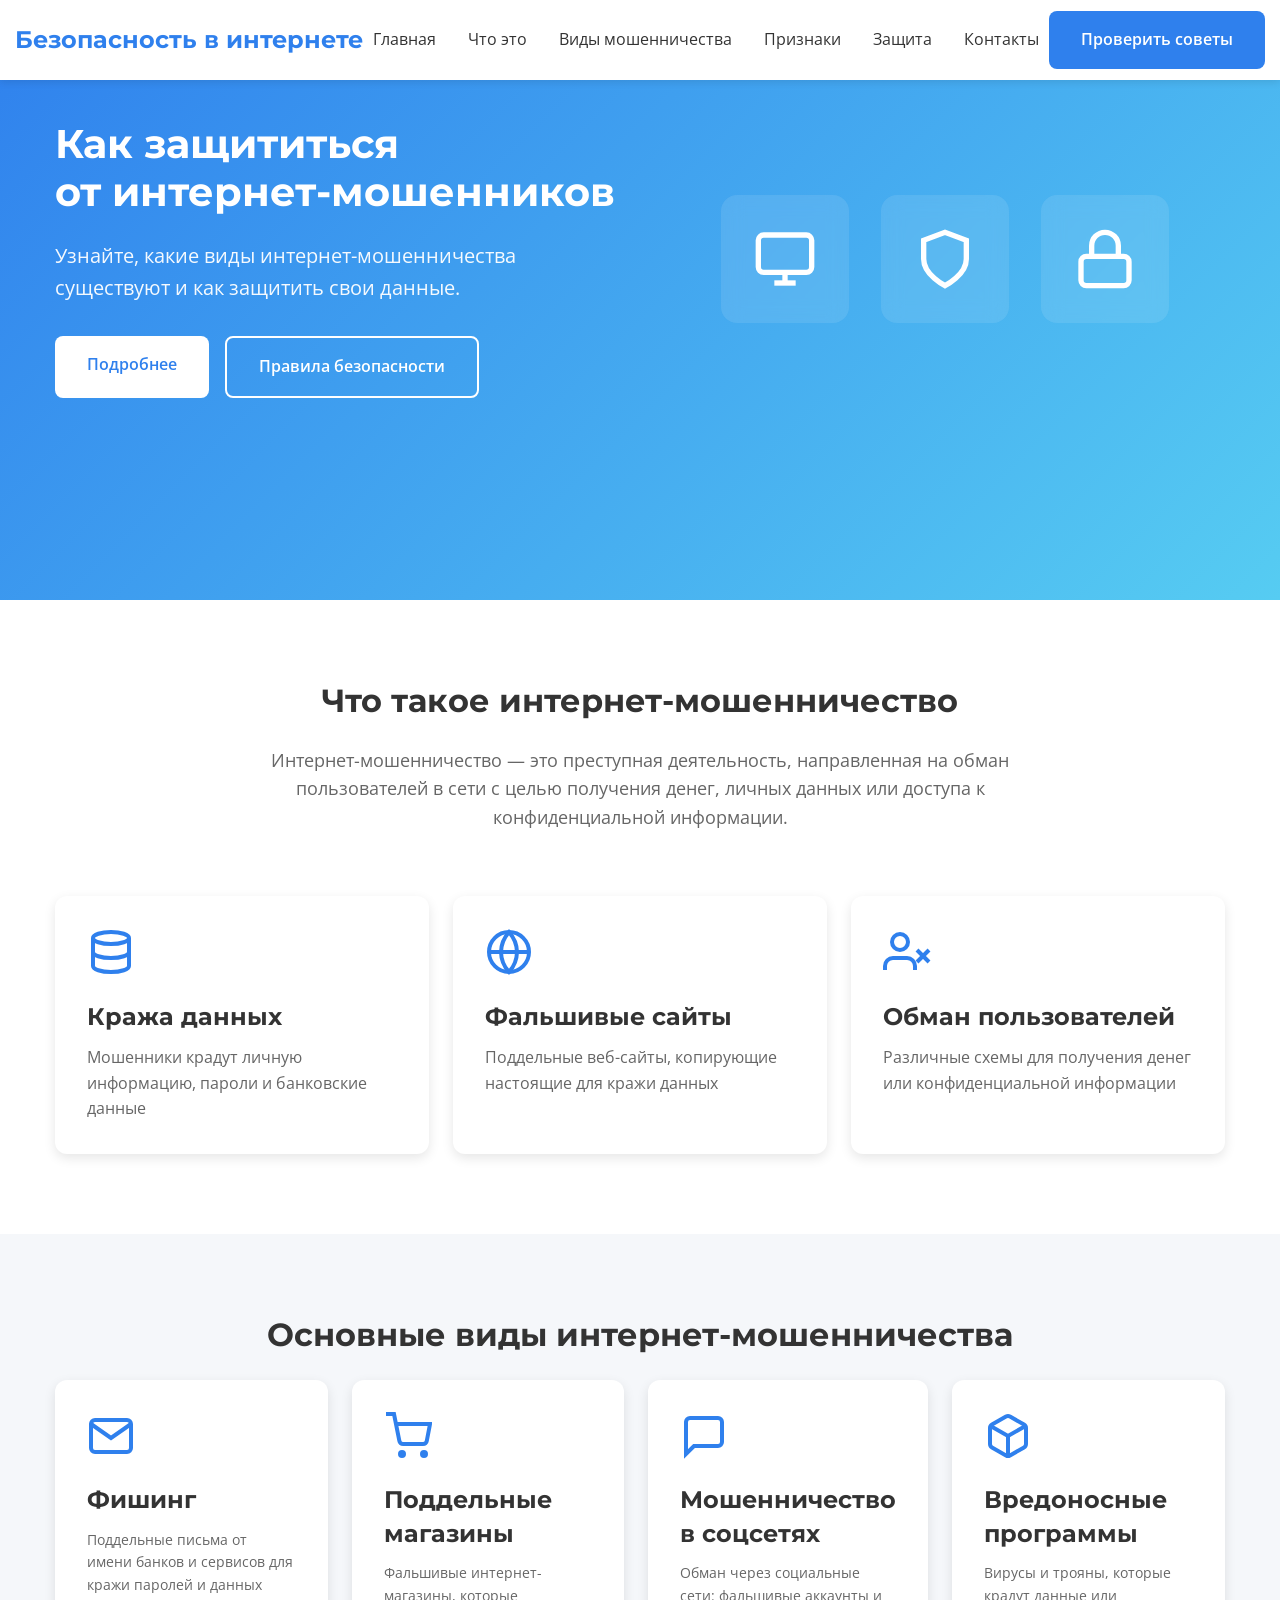
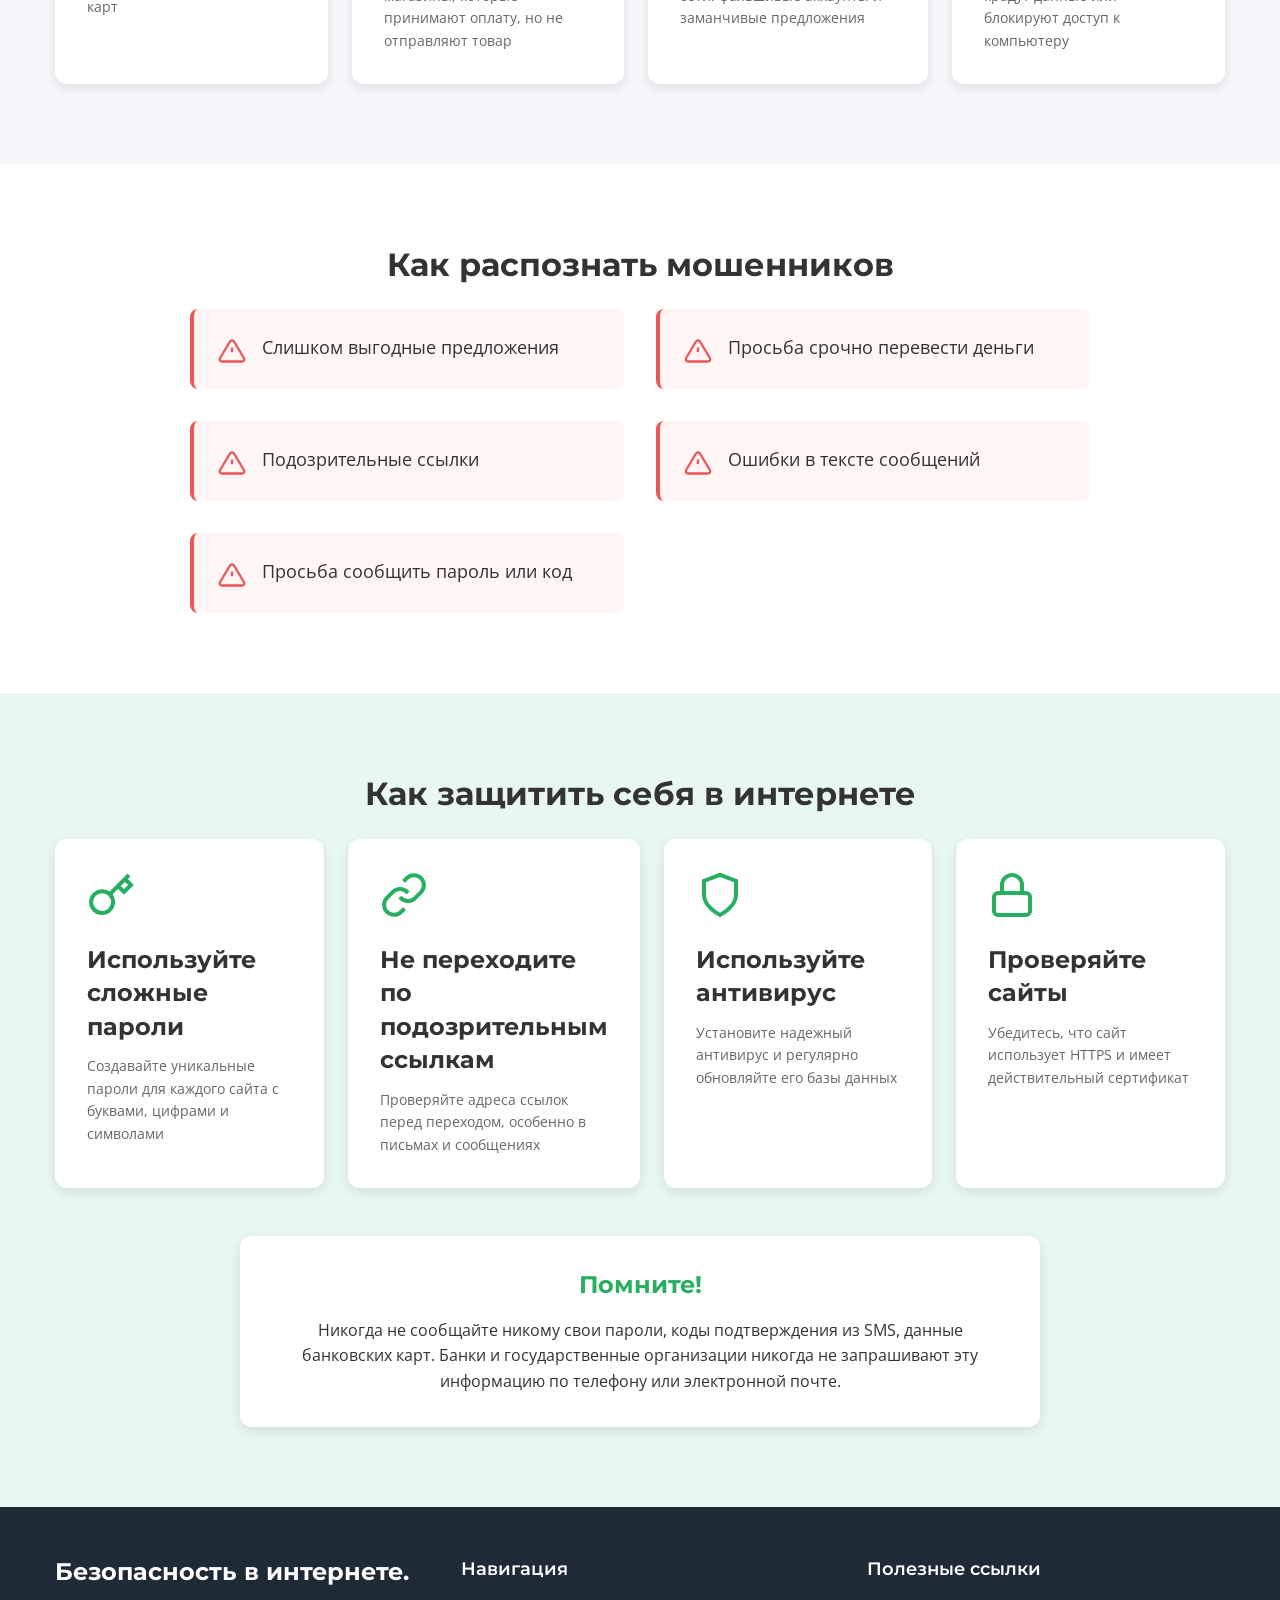
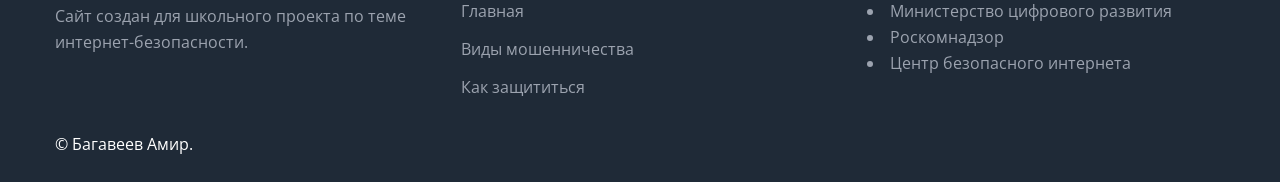
==== commit 6a68f8a0: "Update a -> li index.html" ====
--- a/index.html
+++ b/index.html
@@ -299,9 +299,9 @@
                 </div>
                 <div class="footer-col">
                     <h4 class="footer-subtitle">Полезные ссылки</h4>
-                        <a href="https://digital.gov.ru" class="footer-list-item">Министерство цифрового развития</li>
-                        <a href="https://rkn.gov.ru" class="footer-list-item">Роскомнадзор</li>
-                        <a href="https://ligainternet.ru" class="footer-list-item">Центр безопасного интернета</li>
+                        <li href="https://digital.gov.ru" class="footer-list-item">Министерство цифрового развития</li>
+                        <li href="https://rkn.gov.ru" class="footer-list-item">Роскомнадзор</li>
+                        <li href="https://ligainternet.ru" class="footer-list-item">Центр безопасного интернета</li>
                 </div>
             </div>
             <div>
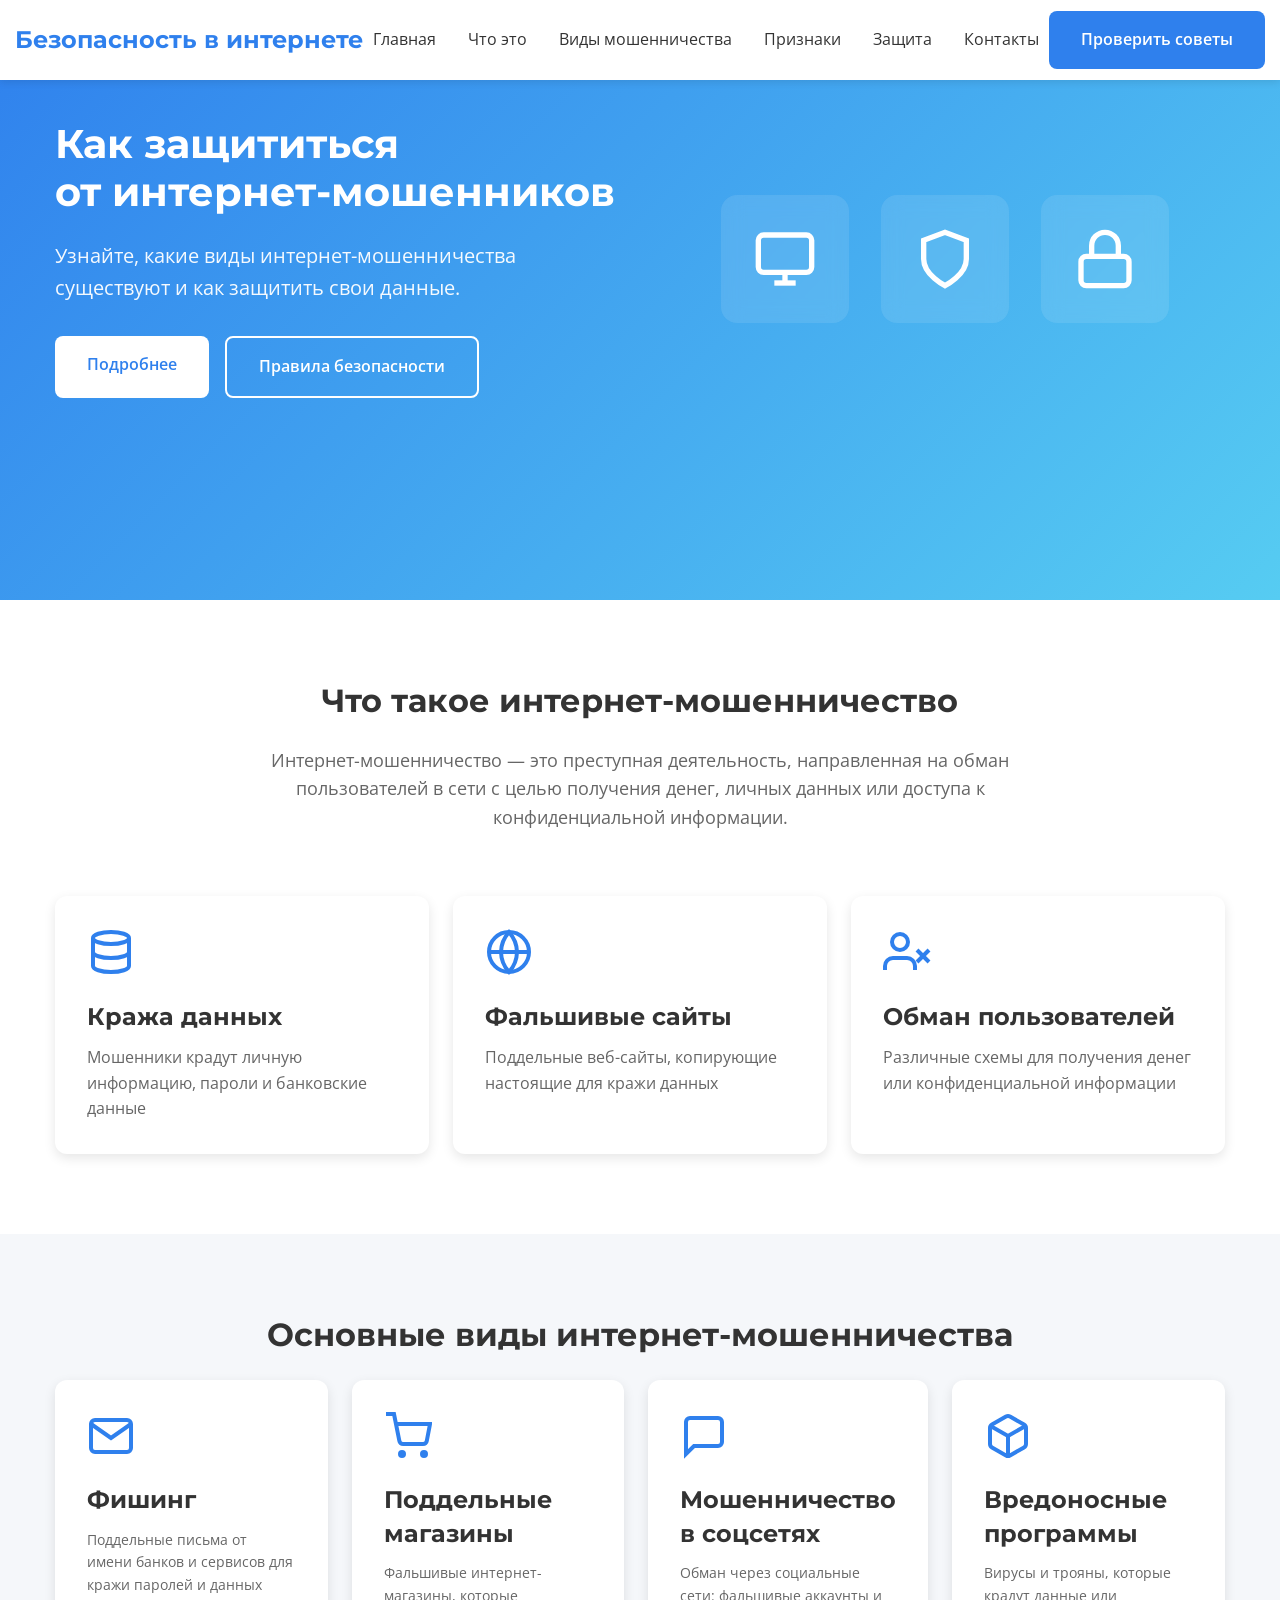
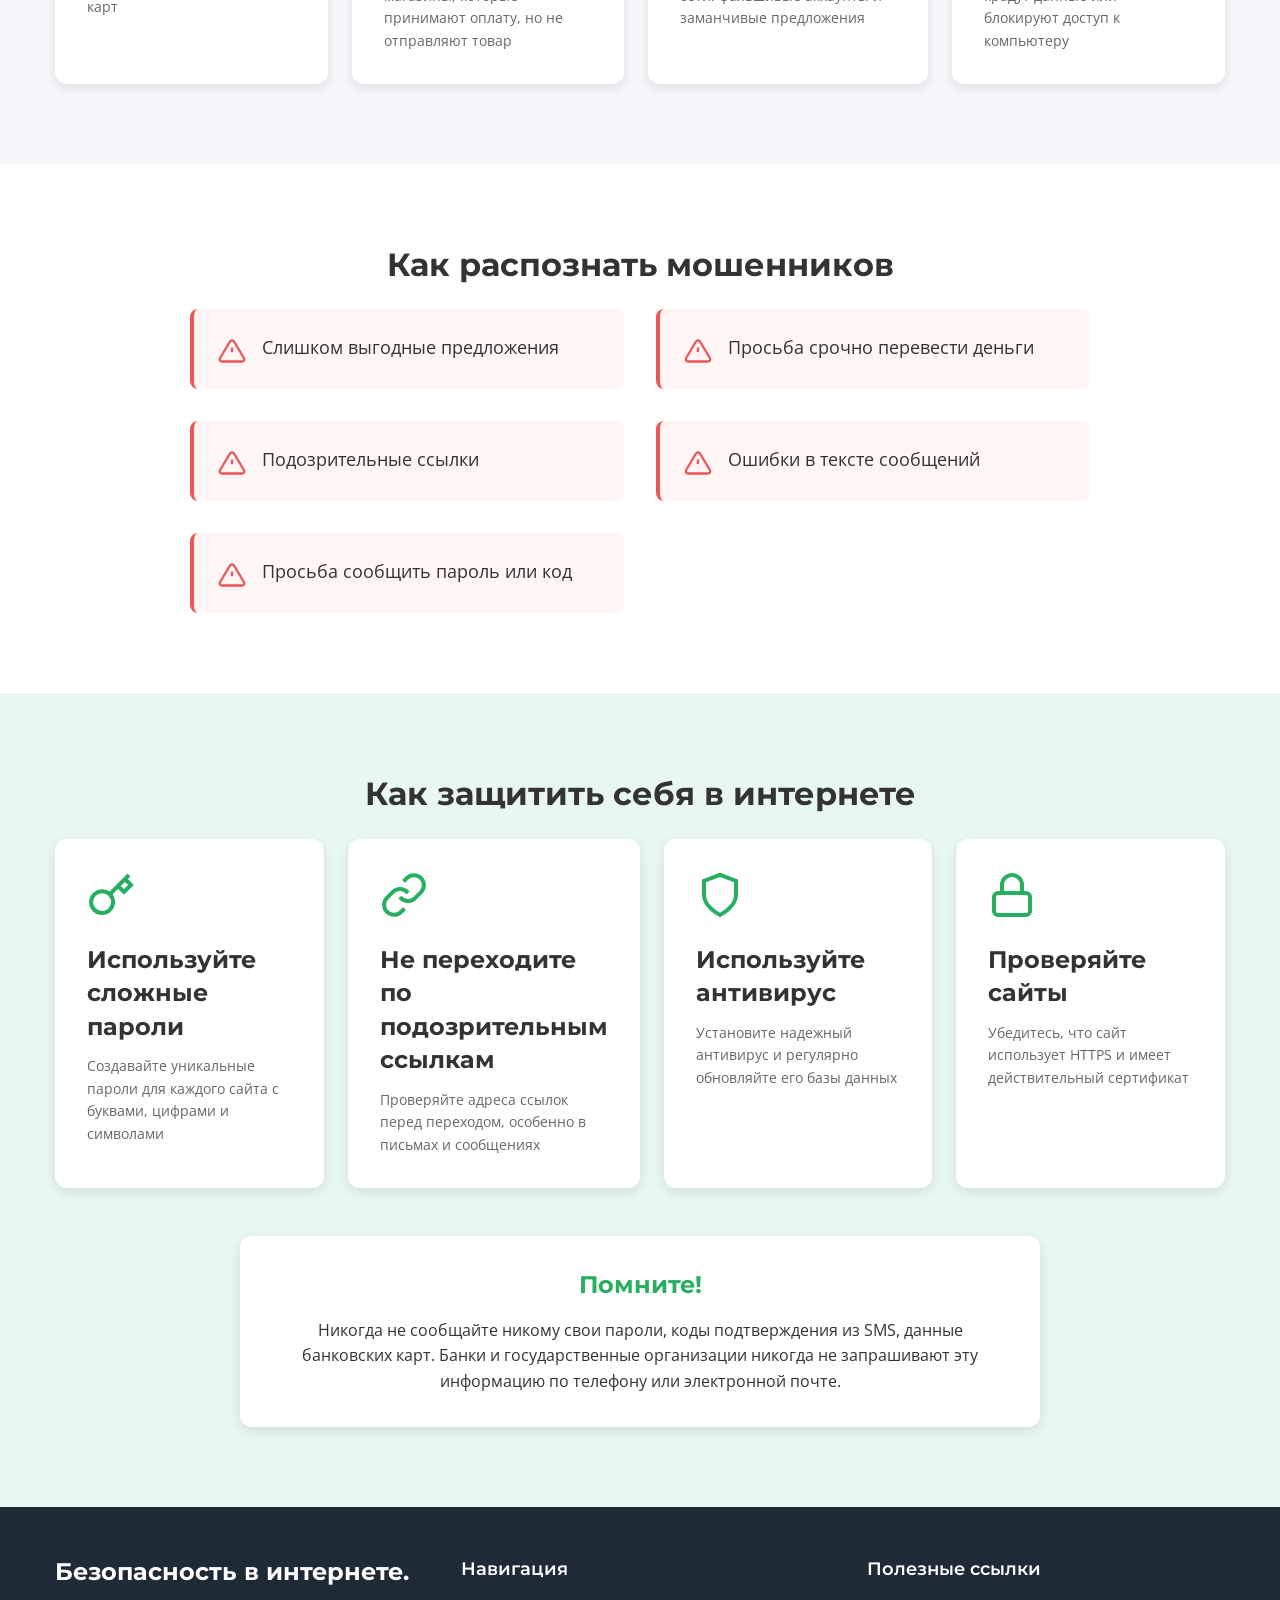
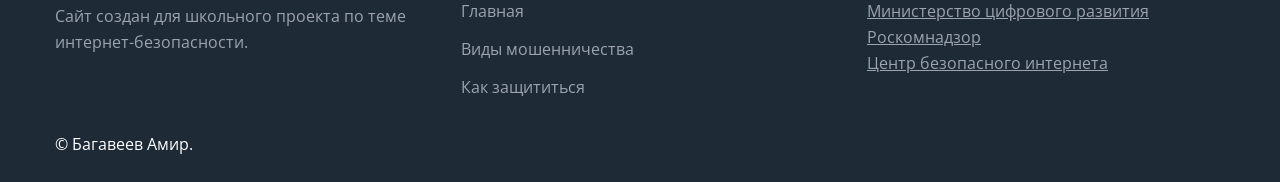
==== commit 363e0445: "Update index li - > a.html" ====
--- a/index.html
+++ b/index.html
@@ -299,9 +299,9 @@
                 </div>
                 <div class="footer-col">
                     <h4 class="footer-subtitle">Полезные ссылки</h4>
-                        <li href="https://digital.gov.ru" class="footer-list-item">Министерство цифрового развития</li>
-                        <li href="https://rkn.gov.ru" class="footer-list-item">Роскомнадзор</li>
-                        <li href="https://ligainternet.ru" class="footer-list-item">Центр безопасного интернета</li>
+                        <a href="https://digital.gov.ru" class="footer-list-item">Министерство цифрового развития</a>
+                        <a href="https://rkn.gov.ru" class="footer-list-item">Роскомнадзор</a>
+                        <a href="https://ligainternet.ru" class="footer-list-item">Центр безопасного интернета</a>
                 </div>
             </div>
             <div>
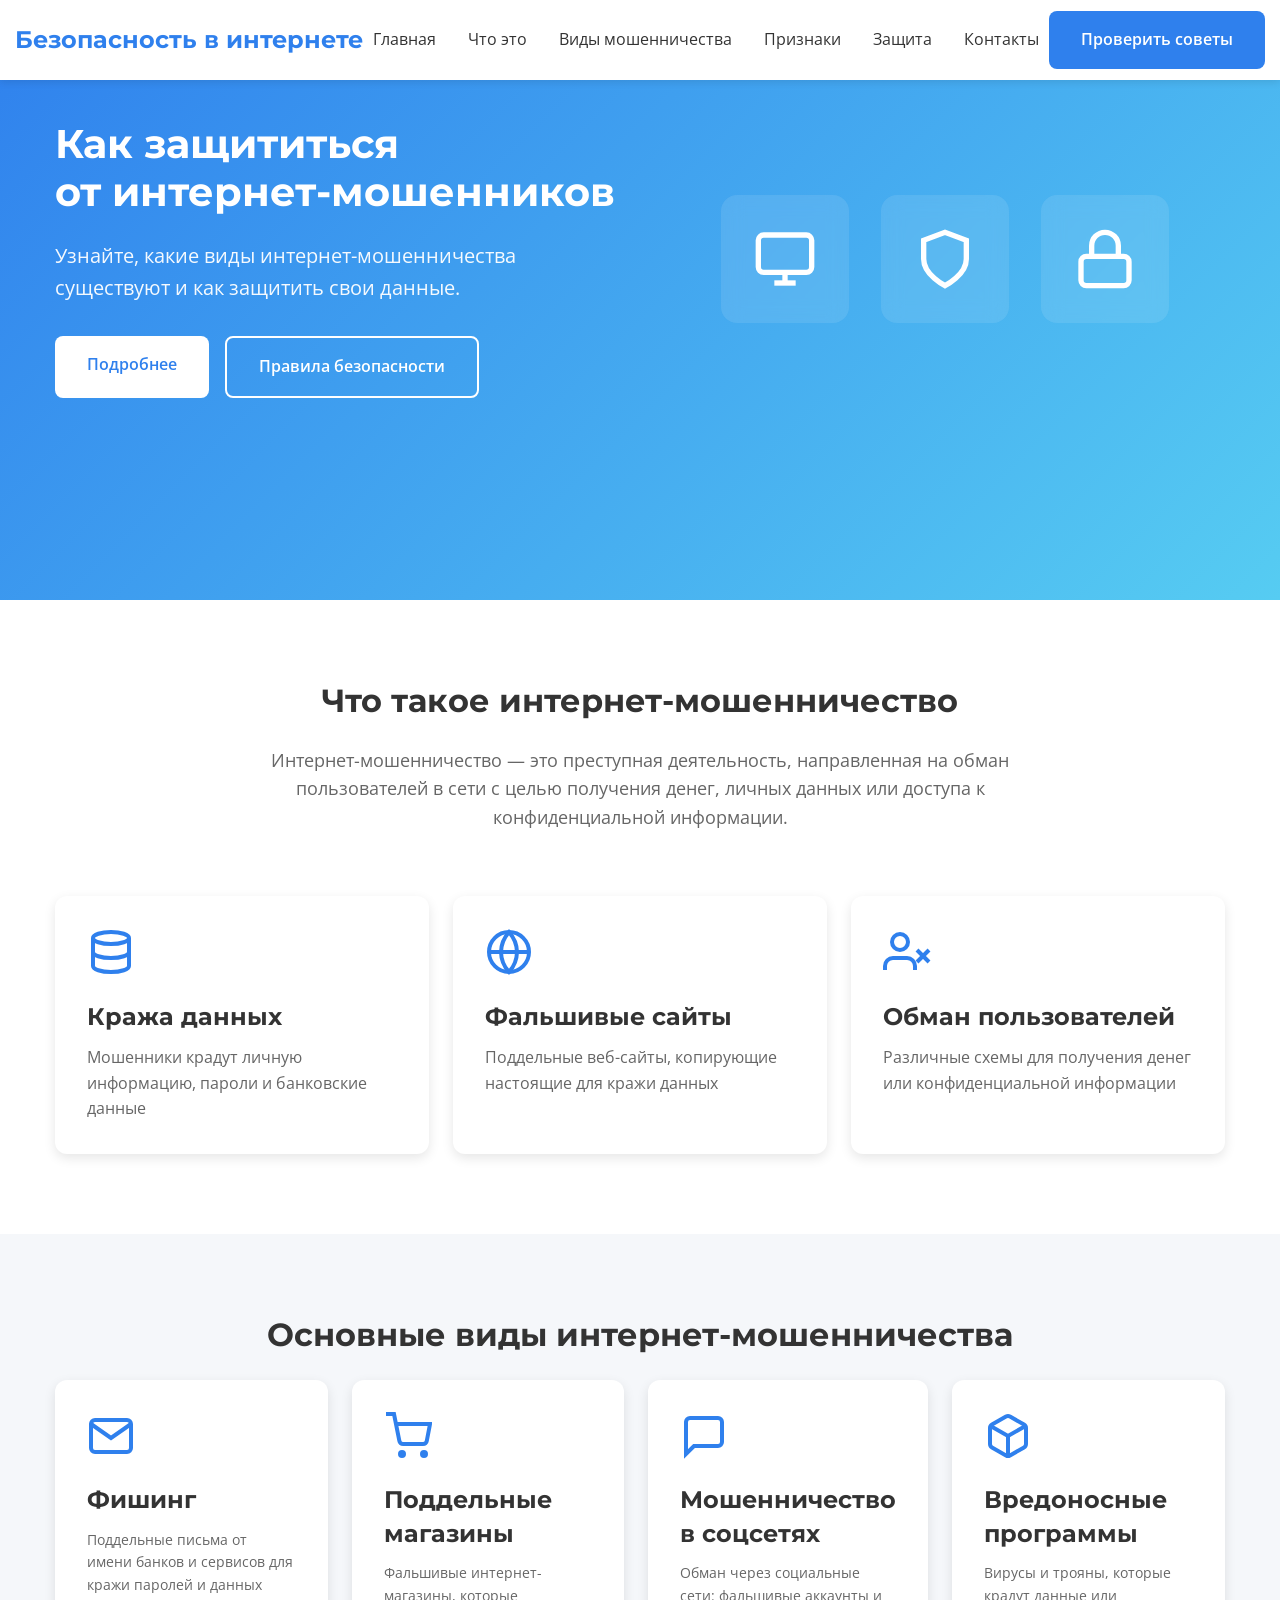
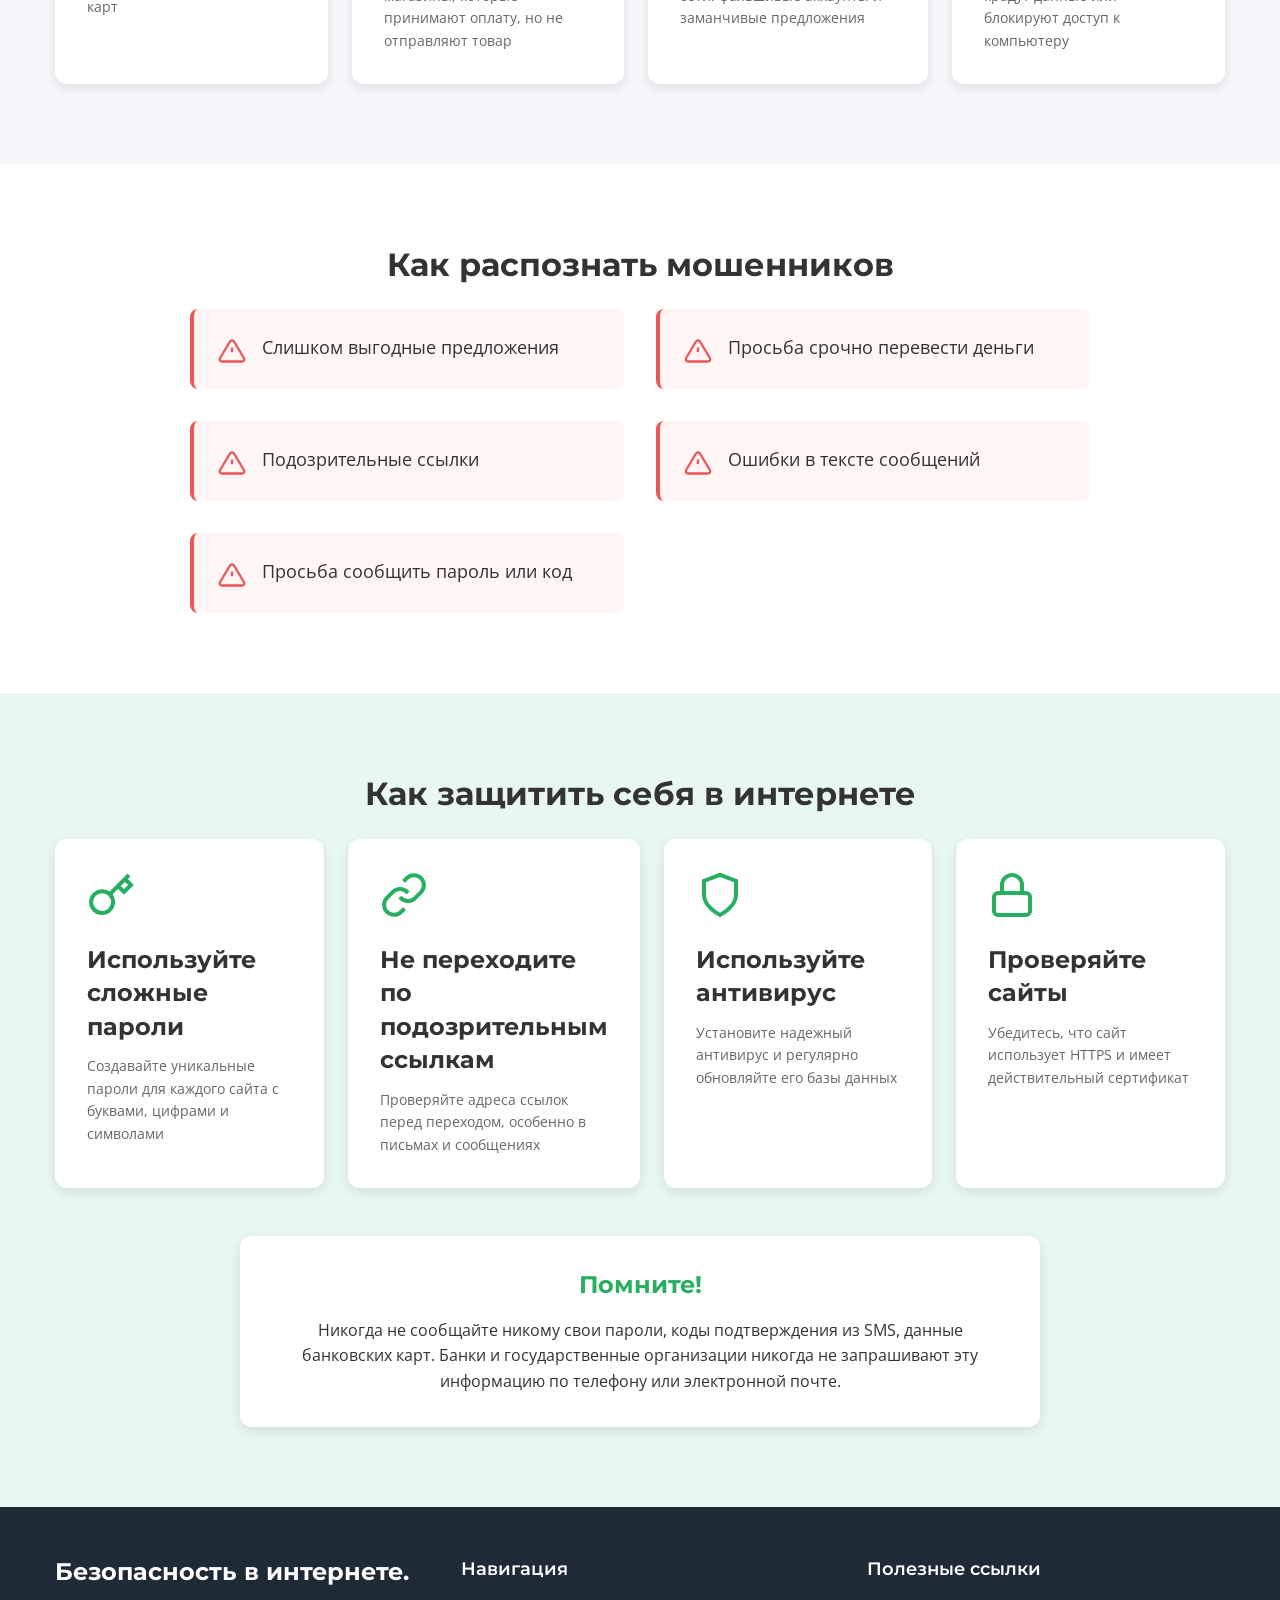
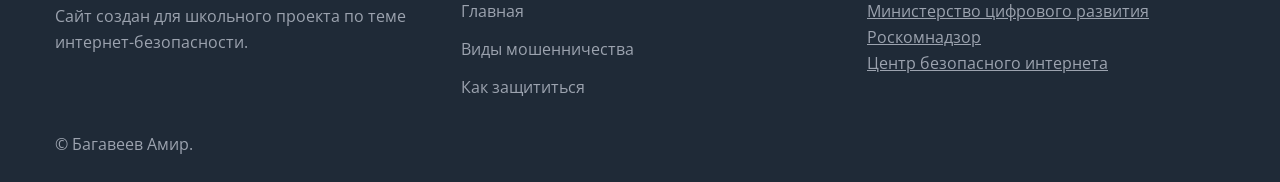
==== commit f1c14453: "Update index footer-list-item added.html" ====
--- a/index.html
+++ b/index.html
@@ -304,7 +304,7 @@
                         <a href="https://ligainternet.ru" class="footer-list-item">Центр безопасного интернета</a>
                 </div>
             </div>
-            <div>
+            <div class="footer-list-item">
                 <p>© Багавеев Амир.</p>
             </div>
         </div>
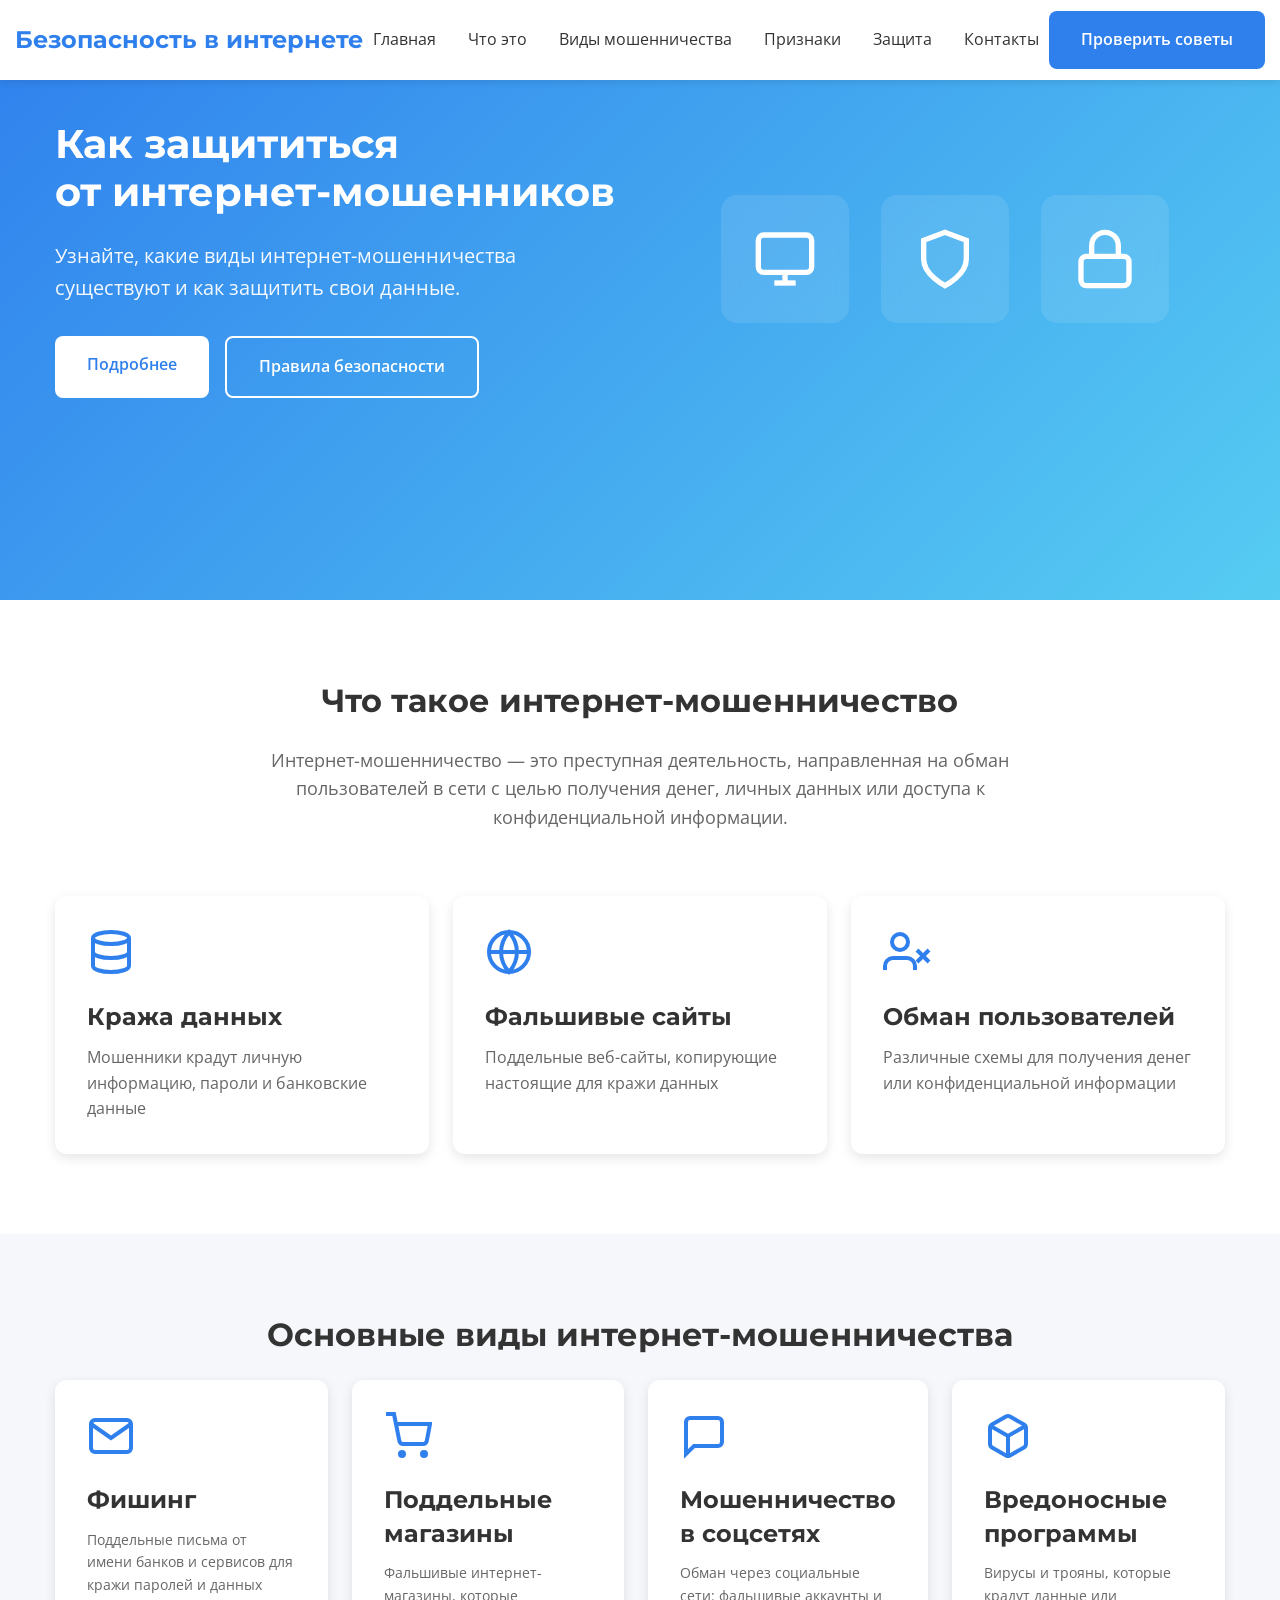
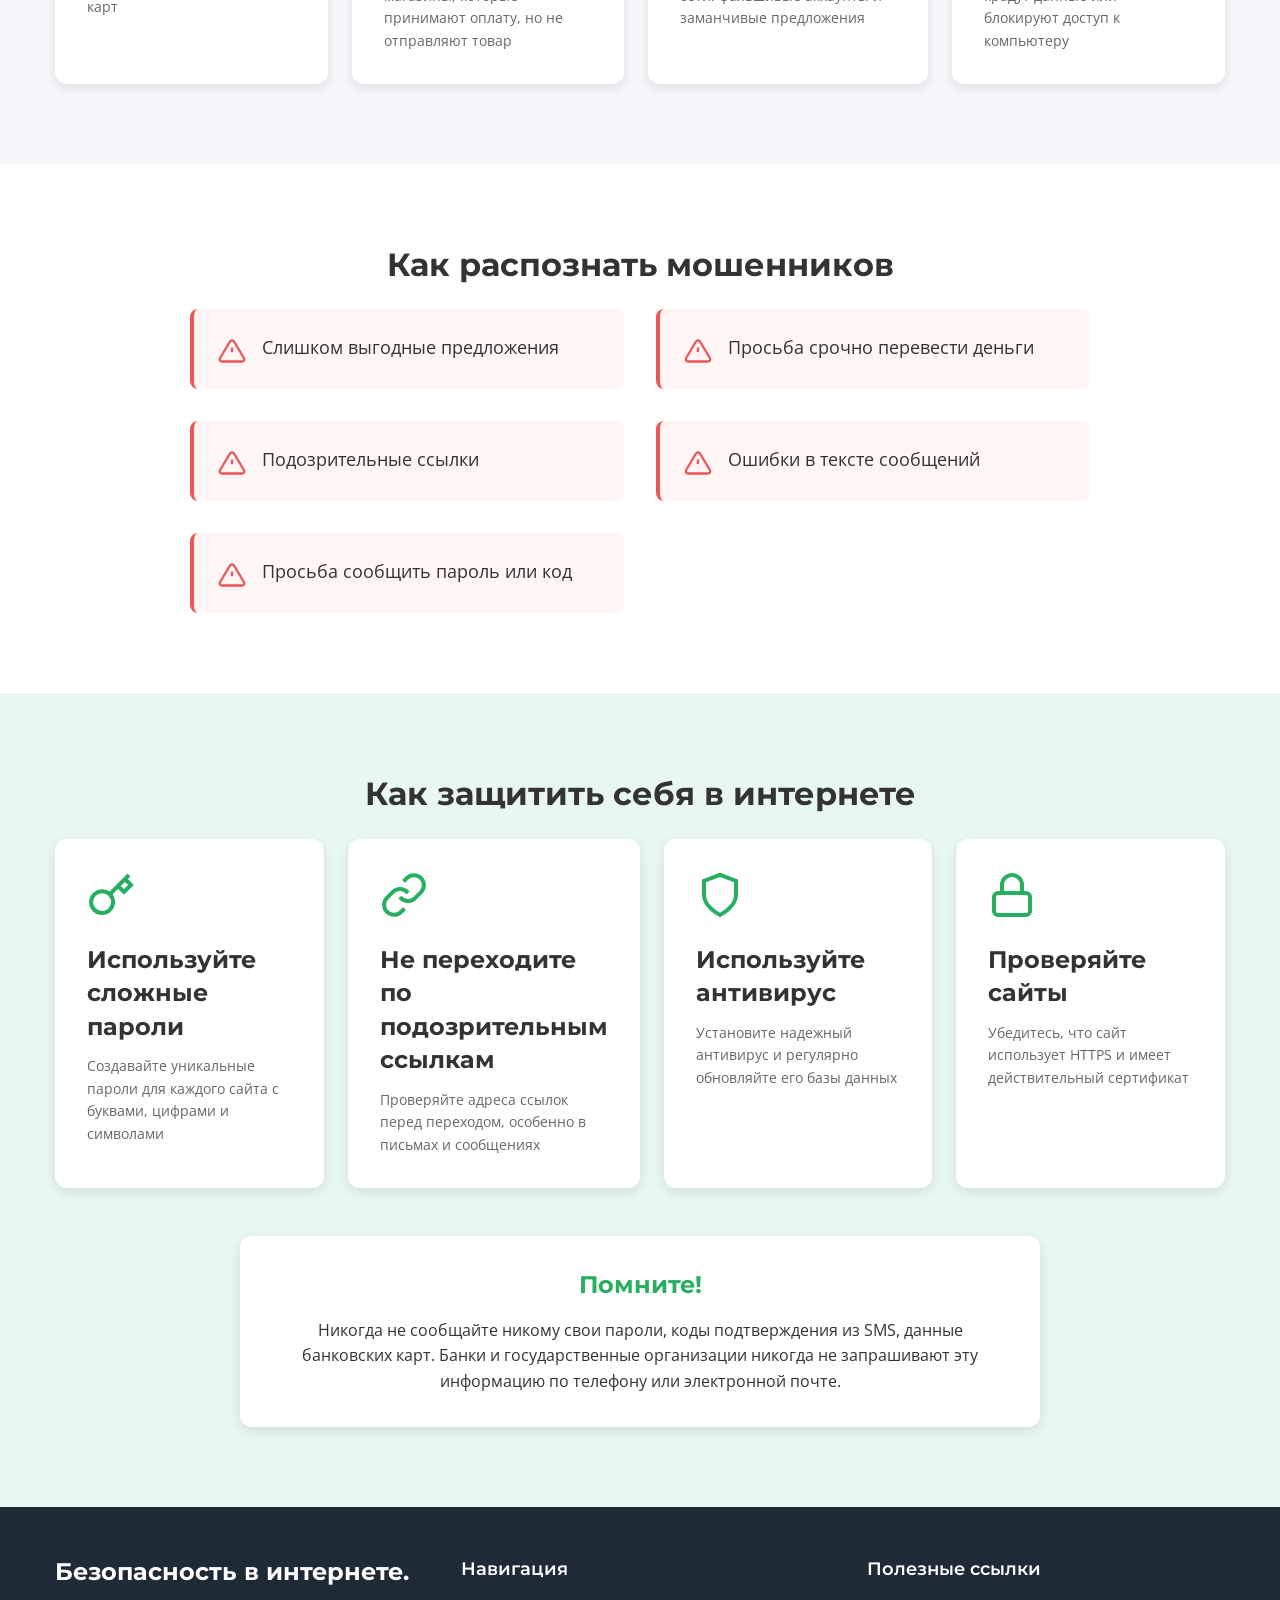
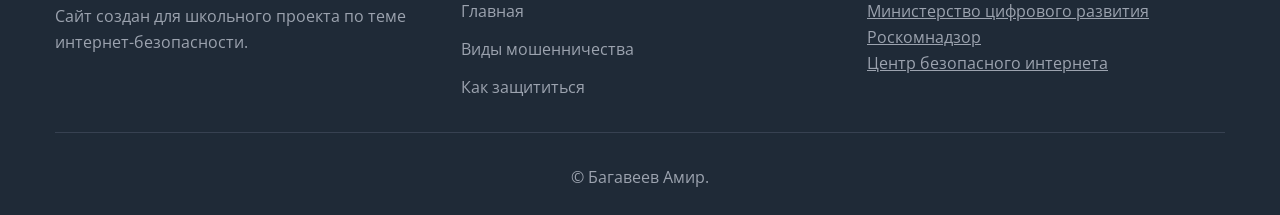
==== commit 1fba8916: "Update index footer-bottom Amir Bagaveev.html" ====
--- a/index.html
+++ b/index.html
@@ -304,7 +304,7 @@
                         <a href="https://ligainternet.ru" class="footer-list-item">Центр безопасного интернета</a>
                 </div>
             </div>
-            <div class="footer-list-item">
+            <div class="footer-bottom">
                 <p>© Багавеев Амир.</p>
             </div>
         </div>
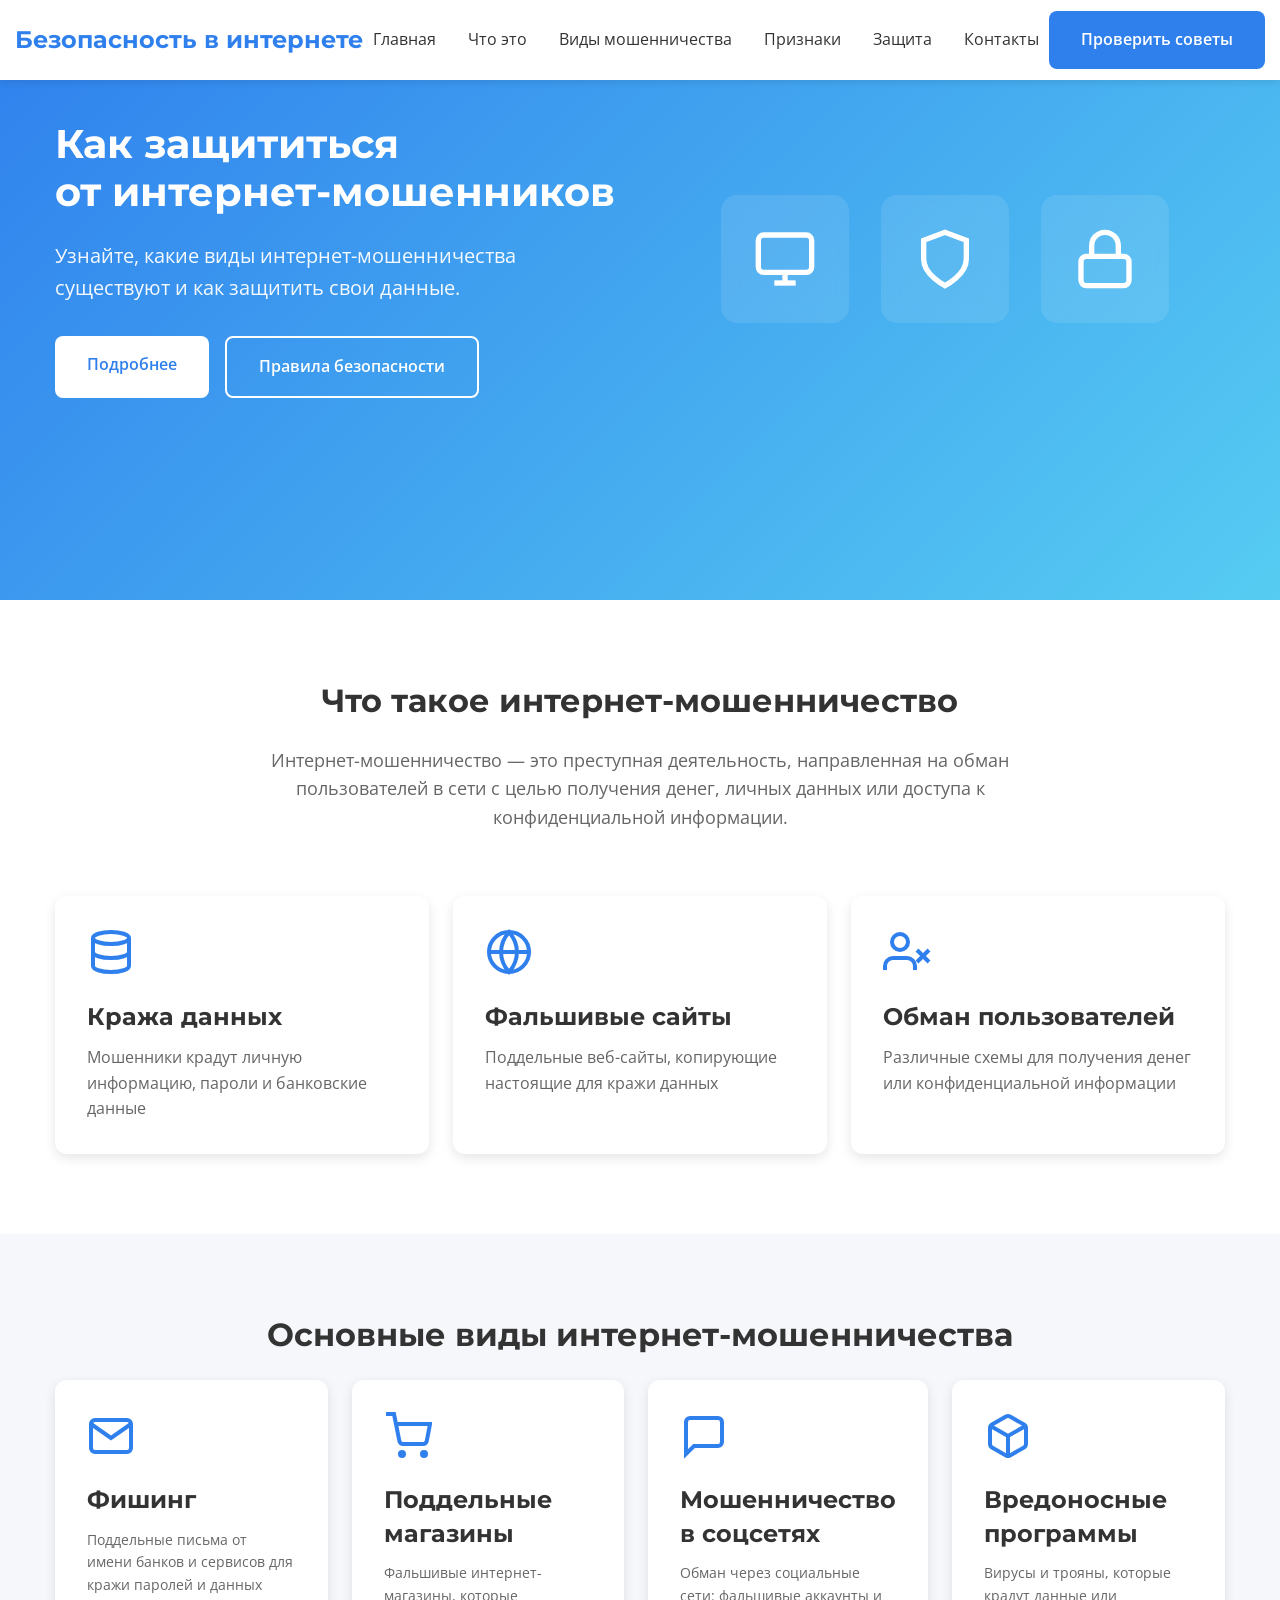
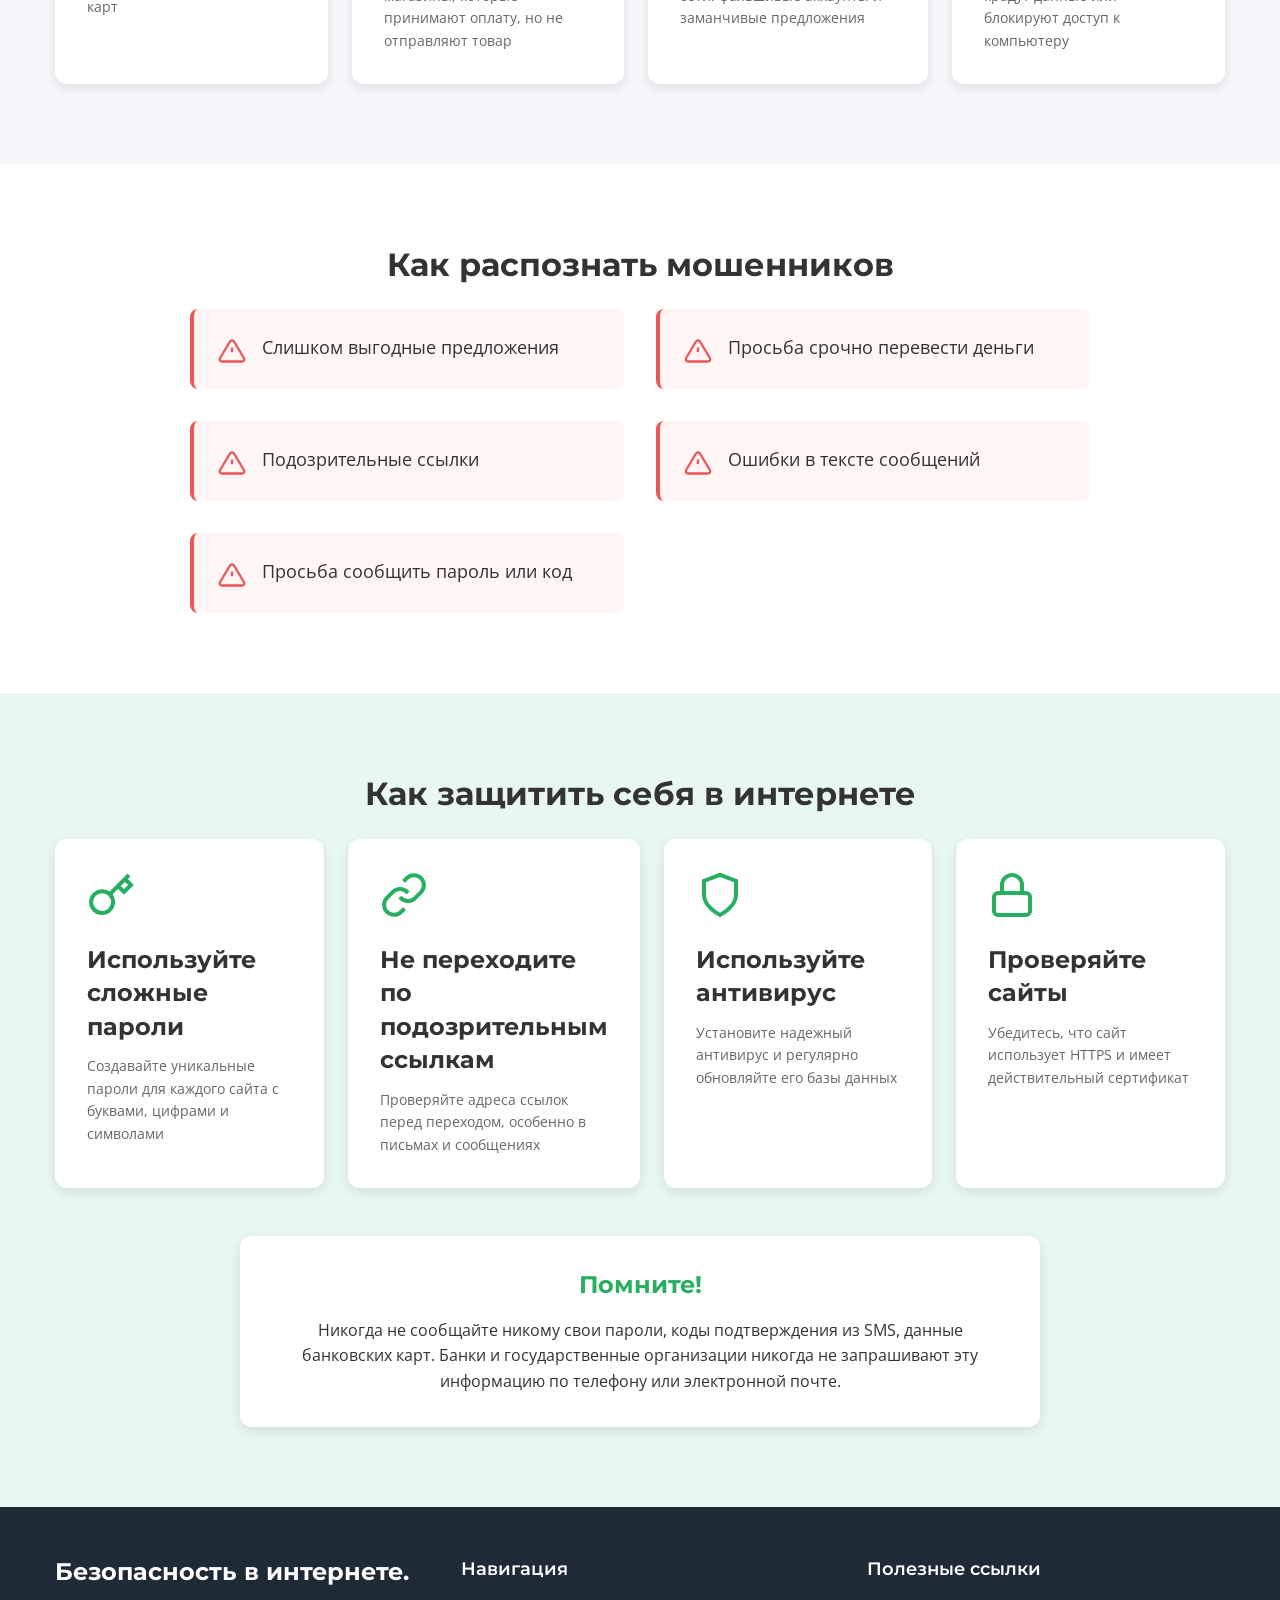
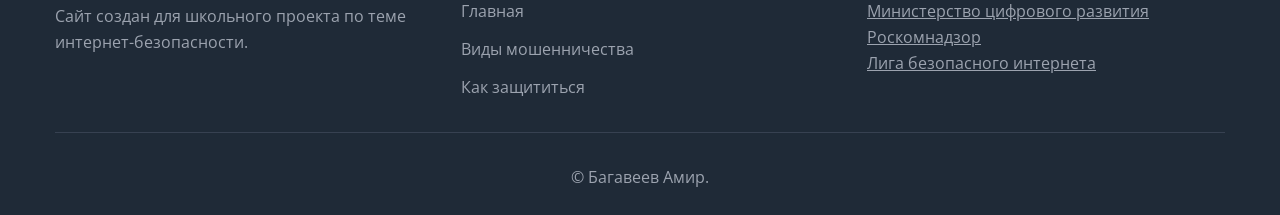
==== commit 2c0345a9: "Update index Центр -> Лига безопасного интернета.html" ====
--- a/index.html
+++ b/index.html
@@ -301,7 +301,7 @@
                     <h4 class="footer-subtitle">Полезные ссылки</h4>
                         <a href="https://digital.gov.ru" class="footer-list-item">Министерство цифрового развития</a>
                         <a href="https://rkn.gov.ru" class="footer-list-item">Роскомнадзор</a>
-                        <a href="https://ligainternet.ru" class="footer-list-item">Центр безопасного интернета</a>
+                        <a href="https://ligainternet.ru" class="footer-list-item">Лига безопасного интернета</a>
                 </div>
             </div>
             <div class="footer-bottom">
